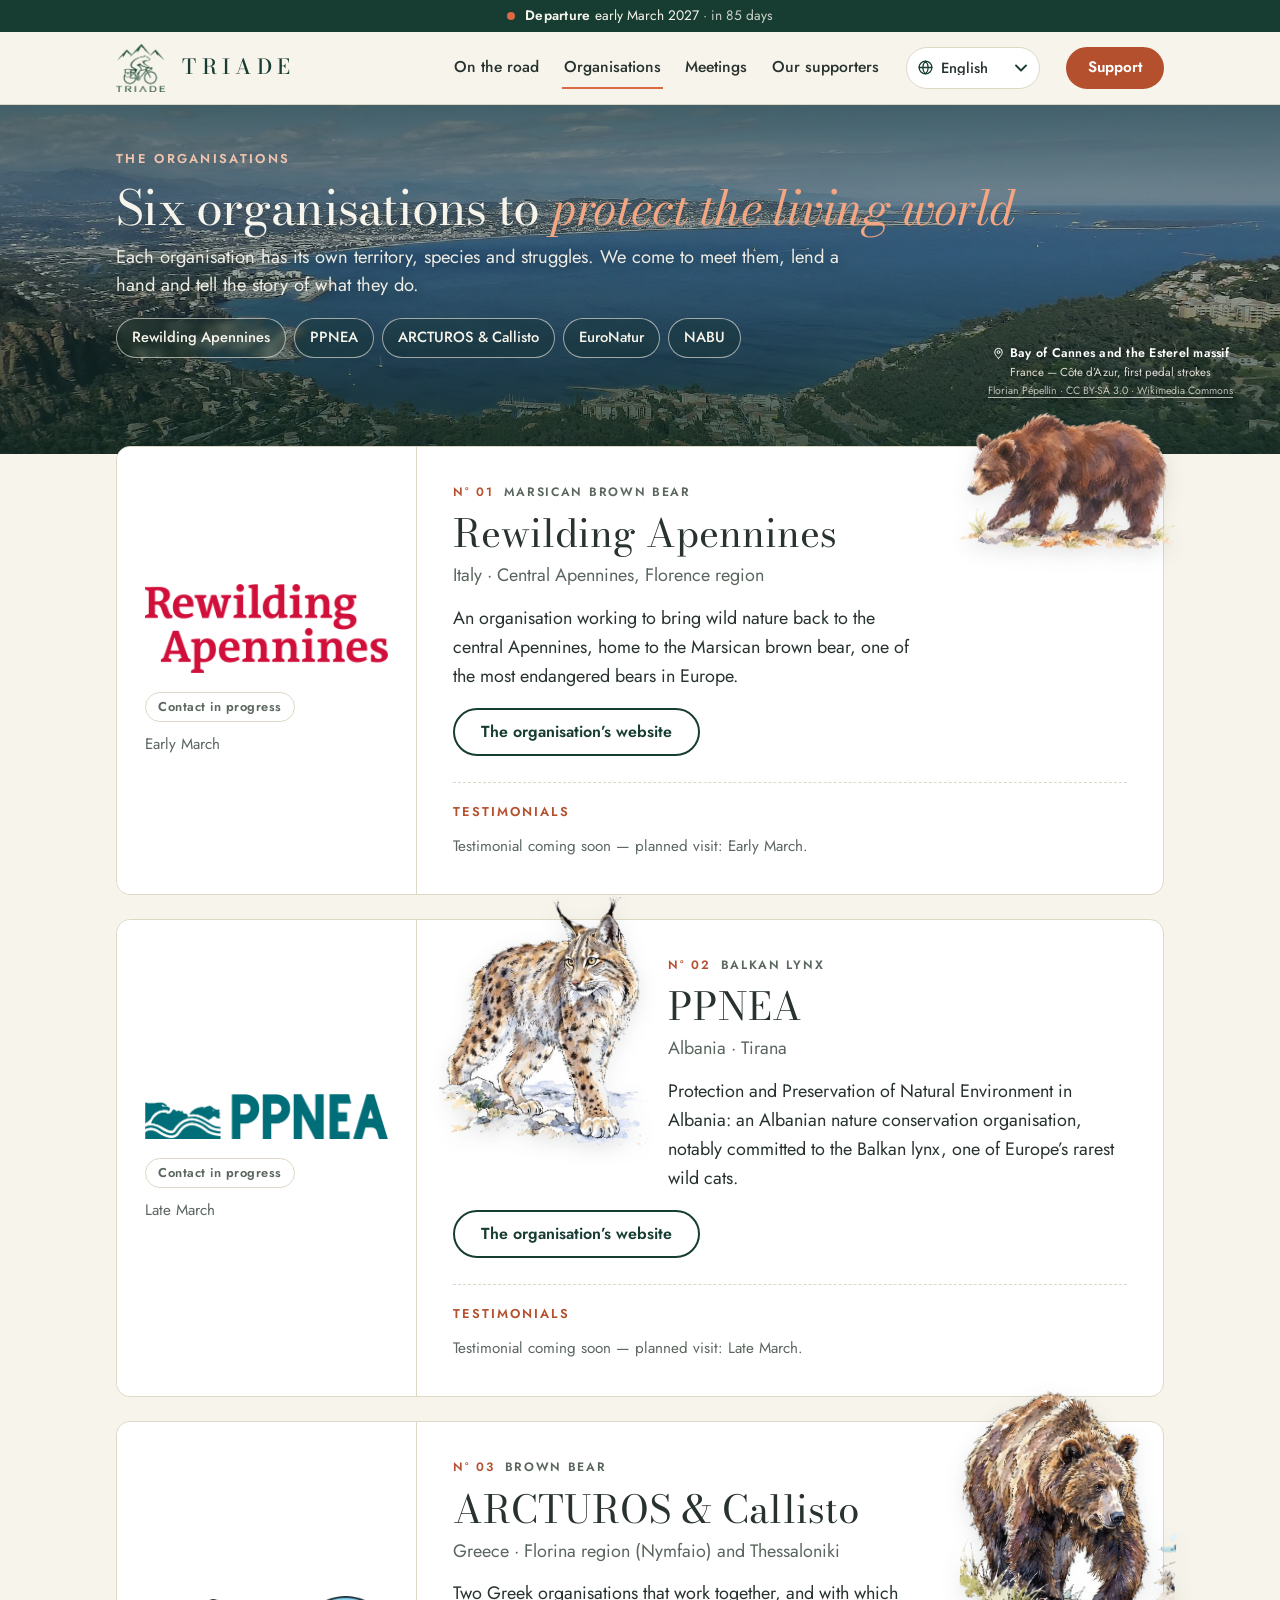
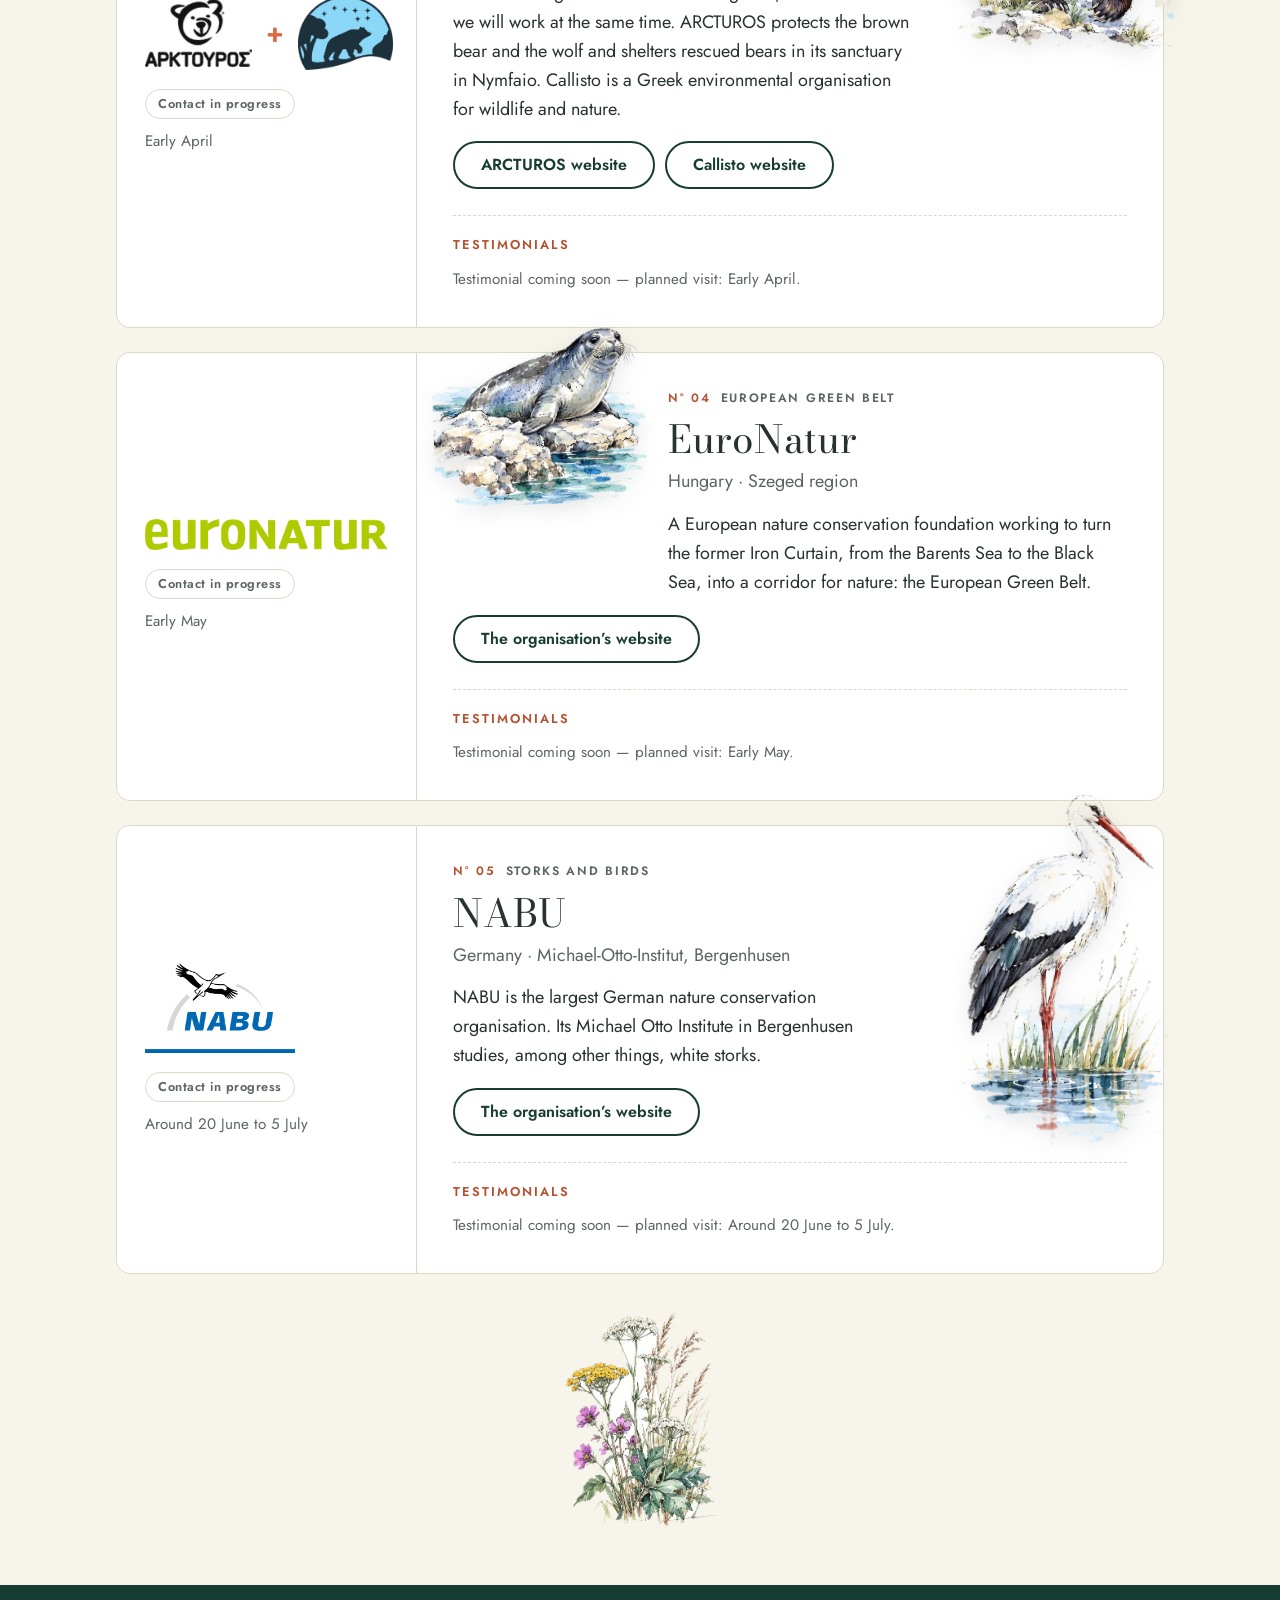
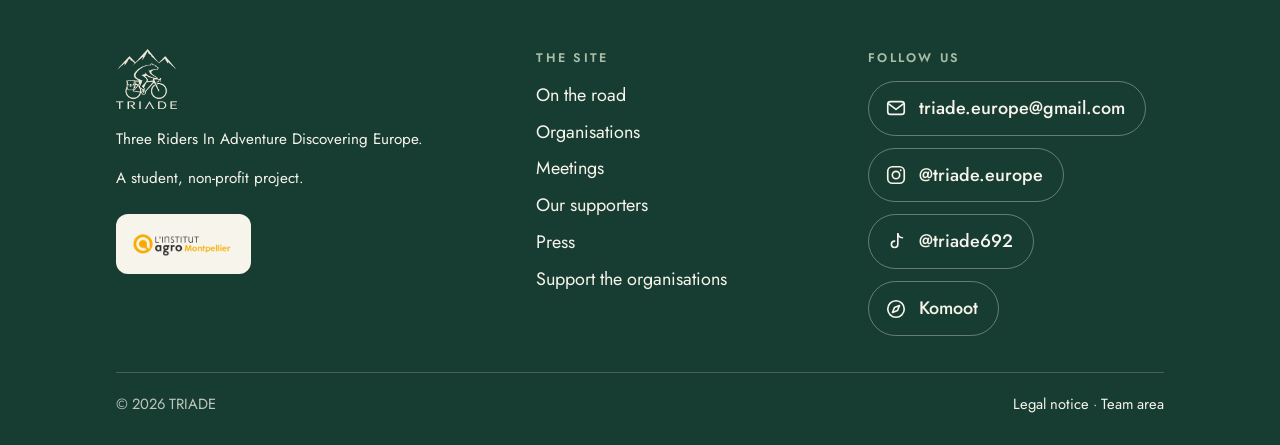
==== associations.html @ 2977365a "Associations : ours marsicain aquarelle, ours brun pour ARCTUROS & Callisto, légende remontée - Nouv" ====
<!doctype html>
<html lang="fr">
<head>
<meta charset="utf-8">
<meta name="viewport" content="width=device-width, initial-scale=1">
<title>Les associations — TRIADE</title>
<meta name="description" content="Rewilding Apennines, PPNEA, ARCTUROS &amp; Callisto, EuroNatur, NABU : les six associations de protection de la nature que TRIADE rencontre à vélo, avec leurs témoignages.">
<meta name="theme-color" content="#F7F4EB">
<link rel="icon" href="assets/img/favicon.png">
<link rel="apple-touch-icon" href="assets/img/apple-touch-icon.png">
<meta property="og:type" content="website">
<meta property="og:site_name" content="TRIADE">
<meta property="og:title" content="Les associations — TRIADE">
<meta property="og:description" content="Six associations pour protéger le vivant, et leurs témoignages.">
<meta property="og:image" content="https://tanguyruel.github.io/triade/assets/img/og-image.jpg">
<meta name="twitter:card" content="summary_large_image">
<link rel="preload" href="assets/fonts/bodoni-moda-latin-wght-normal.woff2" as="font" type="font/woff2" crossorigin>
<link rel="preload" href="assets/fonts/jost-latin-wght-normal.woff2" as="font" type="font/woff2" crossorigin>
<link rel="stylesheet" href="assets/css/style.css?v=20261106k">
<script src="assets/js/langues.js?v=20261106k" defer></script>
<script src="assets/js/site.js?v=20261106k" defer></script>
</head>
<body data-page="associations">
<a class="skip" href="#contenu" data-i18n="skip">Aller au contenu</a>
<noscript><p class="annonce">Ce site a besoin de JavaScript pour afficher son contenu. En attendant, retrouvez-nous sur Instagram&nbsp;: @triade.europe · This site needs JavaScript to display its content. Meanwhile, find us on Instagram: @triade.europe</p></noscript>
<div id="site-header"></div>

<main id="contenu" tabindex="-1" class="page-dessins">
<!--STATIQUE:début--><noscript><h1>Les associations rencontrées</h1><ul><li><strong>Rewilding Apennines</strong> — Ours brun marsicain (Italie, Début mars) : Une association qui œuvre au retour d’une nature sauvage dans les Apennins centraux, où vit l’ours brun marsicain, l’un des ours les plus menacés d’Europe. <a href="https://rewilding-apennines.com">https://rewilding-apennines.com</a></li><li><strong>PPNEA</strong> — Lynx des Balkans (Albanie, Fin mars) : Protection and Preservation of Natural Environment in Albania : une association albanaise de protection de la nature, engagée notamment pour le lynx des Balkans, un des félins les plus rares d’Europe. <a href="https://ppnea.org">https://ppnea.org</a></li><li><strong>ARCTUROS &amp; Callisto</strong> — Ours brun (Grèce, Début avril) : Deux associations grecques qui travaillent ensemble, et avec lesquelles nous travaillerons en même temps. ARCTUROS protège l’ours brun et le loup et accueille des ours secourus dans son refuge de Nymfaio. Callisto est une organisation environnementale grecque pour la faune sauvage et la nature. <a href="https://www.arcturos.gr">https://www.arcturos.gr</a></li><li><strong>EuroNatur</strong> — Ceinture verte européenne (Hongrie, Début mai) : Une fondation européenne de protection de la nature, qui travaille à faire de l’ancien rideau de fer, de la mer de Barents à la mer Noire, un corridor de nature : la Ceinture verte européenne. <a href="https://www.euronatur.org">https://www.euronatur.org</a></li><li><strong>NABU</strong> — Cigognes et oiseaux (Allemagne, Du 20 juin au 5 juillet environ) : Le NABU est la plus grande association allemande de protection de la nature. Son Michael-Otto-Institut, à Bergenhusen, étudie notamment les cigognes blanches. <a href="https://www.nabu.de">https://www.nabu.de</a></li></ul></noscript><!--STATIQUE:fin-->
  <!-- Bandeau de paysages du trajet (content/bandeau.json) ; les fiches commencent dès le bas du bandeau -->
  <section class="bandeau bandeau--page" id="bandeau">
    <div class="wrap">
      <p class="eyebrow" data-i18n="assos_eyebrow">Les associations</p>
      <h1 class="h1" data-i18n="assos_h2">Six associations pour <em>protéger le vivant</em></h1>
      <p class="lede" data-i18n="assoc_lede">Chaque association a son terrain, son espèce, ses combats. Nous venons les rencontrer, donner un coup de main et raconter ce qu’elles font.</p>
      <nav class="acces" id="acces" aria-label="Aller à une association" data-i18n-attr="aria-label:assoc_nav"></nav>
    </div>
  </section>


  <section class="section section--tight remonte">
    <div class="wrap">
      <div id="liste"></div>
      <img class="illu plantes-bas" src="assets/illustrations/vegetation.webp" alt="" width="377" height="536" loading="lazy">
    </div>
  </section>
</main>

<div id="site-footer"></div>
</body>
</html>
---- assets/css/style.css ----
/* ==========================================================================
   TRIADE — feuille de style
   Palette et typographies de l'affiche : crème, vert forêt, terracotta ;
   Bodoni Moda (titres) + Jost (texte), hébergées sur le site (aucun appel à Google).
   Pour changer une couleur de tout le site : modifier les variables ci-dessous.
   ========================================================================== */

@font-face { font-family: 'Jost'; src: url(../fonts/jost-latin-wght-normal.woff2) format('woff2'); font-weight: 100 900; font-style: normal; font-display: swap; }
@font-face { font-family: 'Bodoni Moda'; src: url(../fonts/bodoni-moda-latin-wght-normal.woff2) format('woff2'); font-weight: 400 900; font-style: normal; font-display: swap; }
@font-face { font-family: 'Bodoni Moda'; src: url(../fonts/bodoni-moda-latin-wght-italic.woff2) format('woff2'); font-weight: 400 900; font-style: italic; font-display: swap; }

:root {
  --cream: #F7F4EB;
  --paper: #FFFFFF;
  --ink: #28332F;
  --forest: #173D32;
  --terre: #D96A43;        /* décor, tracés */
  --terre-txt: #B5502E;    /* texte et boutons (contraste suffisant sur le crème) */
  --sage: #A8BDA8;
  --sea: #CFDBCC;
  --line: #DDD8C6;
  --muted: #5B665F;

  --f-display: 'Bodoni Moda', Georgia, 'Times New Roman', serif;
  --f-text: 'Jost', 'Avenir Next', 'Segoe UI', system-ui, sans-serif;

  --wrap: 1120px;
  --gut: clamp(18px, 4vw, 36px);
  --r: 14px;
  color-scheme: light;
}

*, *::before, *::after { box-sizing: border-box; }
html { scroll-behavior: smooth; -webkit-text-size-adjust: 100%; }
@media (prefers-reduced-motion: reduce) { html { scroll-behavior: auto; } * { animation: none !important; transition: none !important; } }
body { margin: 0; background: var(--cream); color: var(--ink); font-family: var(--f-text); font-size: 1.125rem; line-height: 1.6; -webkit-font-smoothing: antialiased; }
img { max-width: 100%; height: auto; display: block; }
a { color: var(--terre-txt); text-underline-offset: 3px; }
a:hover { color: var(--forest); }
h1, h2, h3, h4 { margin: 0; font-weight: 500; line-height: 1.12; }
p { margin: 0 0 1em; }
:focus-visible { outline: 3px solid var(--terre-txt); outline-offset: 3px; border-radius: 4px; }
[hidden] { display: none !important; }

.skip { position: absolute; left: -999px; top: 8px; background: var(--forest); color: var(--cream); padding: 10px 16px; border-radius: 8px; z-index: 100; }
.skip:focus { left: 8px; }

.wrap { max-width: var(--wrap); margin: 0 auto; padding: 0 var(--gut); }
.section { padding: clamp(48px, 8vw, 96px) 0; }
.section--tight { padding: clamp(32px, 5vw, 56px) 0; }
.section--white { background: var(--paper); border-block: 1px solid var(--line); }
.section--forest { background: var(--forest); color: var(--cream); }
.section--forest a { color: var(--cream); }

/* --- Typographie ------------------------------------------------------- */
.eyebrow { font-size: .8rem; font-weight: 600; letter-spacing: .18em; text-transform: uppercase; color: var(--terre-txt); margin: 0 0 14px; }
.section--forest .eyebrow { color: var(--sage); }
.display { font-family: var(--f-display); font-weight: 500; letter-spacing: -.01em; }
.h1 { font-family: var(--f-display); font-size: clamp(2.5rem, 6.4vw, 4.9rem); line-height: 1.03; letter-spacing: -.015em; }
.h2 { font-family: var(--f-display); font-size: clamp(2rem, 4.4vw, 3.1rem); letter-spacing: -.01em; }
.h3 { font-family: var(--f-display); font-size: 1.55rem; }
.h1 em, .h2 em { font-style: italic; color: var(--terre-txt); }
.section--forest .h2 em { color: var(--terre); }
.lede { font-size: clamp(1.15rem, 2vw, 1.35rem); line-height: 1.55; color: var(--ink); max-width: 38em; }
.muted { color: var(--muted); }
.small { font-size: .95rem; }
.head { max-width: 46rem; margin-bottom: clamp(28px, 4vw, 48px); }
.head .lede { margin-top: 18px; }

/* --- Boutons ----------------------------------------------------------- */
.btn { display: inline-flex; align-items: center; justify-content: center; gap: 10px; min-height: 48px; padding: 0 26px; border-radius: 999px; background: var(--terre-txt); color: #fff; font: 600 1rem/1 var(--f-text); text-decoration: none; border: 2px solid var(--terre-txt); cursor: pointer; transition: background .15s, color .15s, border-color .15s; }
.btn:hover { background: var(--forest); border-color: var(--forest); color: #fff; }
.btn--ghost { background: transparent; color: var(--forest); border-color: var(--forest); }
.btn--ghost:hover { background: var(--forest); color: var(--cream); }
.section--forest .btn { background: var(--terre); border-color: var(--terre); color: var(--forest); }
.section--forest .btn:hover { background: var(--cream); border-color: var(--cream); color: var(--forest); }
.section--forest .btn--ghost { background: transparent; color: var(--cream); border-color: var(--cream); }
.section--forest .btn--ghost:hover { background: var(--cream); color: var(--forest); }
.row { display: flex; flex-wrap: wrap; gap: 12px; align-items: center; }

/* --- Bandeau d'annonce + en-tête --------------------------------------- */
.annonce { background: var(--forest); color: var(--cream); text-align: center; padding: 10px var(--gut); font-size: .98rem; }
.annonce a { color: var(--cream); }
.site-header { position: sticky; top: 0; z-index: 50; background: rgba(247, 244, 235, .94); backdrop-filter: blur(8px); border-bottom: 1px solid var(--line); }
.site-header .wrap { display: flex; align-items: center; justify-content: space-between; min-height: 72px; gap: 20px; }
.brand { display: flex; align-items: center; gap: 12px; text-decoration: none; color: var(--forest); }
.brand img { height: 48px; width: auto; }
.nav { display: flex; align-items: center; gap: clamp(14px, 2.2vw, 30px); }
.nav a { color: var(--ink); text-decoration: none; font-weight: 500; font-size: 1.02rem; padding: 8px 2px; border-bottom: 2px solid transparent; }
.nav a:hover { color: var(--terre-txt); }
.nav a[aria-current="page"] { border-bottom-color: var(--terre); }
.burger { display: none; width: 48px; height: 48px; border: 1px solid var(--line); border-radius: 12px; background: var(--paper); cursor: pointer; padding: 0; color: var(--forest); }
.burger svg { margin: auto; display: block; }
@media (max-width: 1180px) {
  .burger { display: block; }
  .nav { position: absolute; left: 0; right: 0; top: 100%; background: var(--cream); border-bottom: 1px solid var(--line); flex-direction: column; align-items: stretch; gap: 0; padding: 8px var(--gut) 20px; display: none; }
  .nav.open { display: flex; }
  .nav a { padding: 14px 2px; border-bottom: 1px solid var(--line); font-size: 1.15rem; }
}

/* --- Hero -------------------------------------------------------------- */
.hero { padding: clamp(36px, 7vw, 88px) 0 clamp(28px, 5vw, 56px); overflow: hidden; }
.hero .wrap { display: grid; grid-template-columns: 1.15fr .85fr; gap: clamp(20px, 4vw, 56px); align-items: center; }
.hero h1 { margin-bottom: 24px; }
.hero .lede { margin-bottom: 30px; }
.hero-art { position: relative; }
.hero-art img { width: 100%; max-width: 520px; margin-left: auto; }
.chip { display: inline-flex; align-items: center; gap: 10px; padding: 8px 16px 8px 12px; border: 1px solid var(--line); border-radius: 999px; background: var(--paper); font-size: .98rem; margin-bottom: 26px; }
.chip i { width: 10px; height: 10px; border-radius: 50%; background: var(--terre); box-shadow: 0 0 0 5px rgba(217, 106, 67, .18); }
@media (max-width: 860px) {
  .hero .wrap { grid-template-columns: 1fr; }
  .hero-art { order: -1; }
  .hero-art img { max-width: 300px; margin: 0 auto; }
}

/* --- Chiffres ---------------------------------------------------------- */
.stripe { background: var(--paper); border-block: 1px solid var(--line); }
.figures { display: grid; grid-template-columns: repeat(4, 1fr); }
.fig { padding: clamp(20px, 3vw, 34px) 20px; border-right: 1px solid var(--line); }
.fig:first-child { padding-left: 0; }
.fig:last-child { border-right: 0; }
.fig b { display: block; font: 500 clamp(2.4rem, 5vw, 3.6rem)/1 var(--f-display); color: var(--forest); }
.fig span { display: block; margin-top: 8px; font-size: .78rem; font-weight: 600; letter-spacing: .16em; text-transform: uppercase; color: var(--muted); }
@media (max-width: 760px) {
  .figures { grid-template-columns: 1fr 1fr; }
  .fig:nth-child(2) { border-right: 0; }
  .fig:nth-child(-n+2) { border-bottom: 1px solid var(--line); }
}

/* --- Trois piliers ----------------------------------------------------- */
.pillars { display: grid; grid-template-columns: repeat(3, 1fr); gap: 20px; }
.pillar { background: var(--paper); border: 1px solid var(--line); border-radius: var(--r); padding: 28px; }
.pillar .num { font: 500 2.6rem/1 var(--f-display); color: var(--terre); margin-bottom: 14px; }
.pillar h3 { font-family: var(--f-display); font-size: 1.5rem; margin-bottom: 10px; }
.pillar p { margin: 0; color: var(--muted); font-size: 1.05rem; }
@media (max-width: 820px) { .pillars { grid-template-columns: 1fr; } }

/* --- Carte de l'itinéraire -------------------------------------------- */
.map { border-radius: var(--r); overflow: hidden; border: 1px solid var(--line); background: var(--sea); }
.map img { width: 100%; }
.split { display: grid; grid-template-columns: 1fr 1.2fr; gap: clamp(24px, 5vw, 64px); align-items: center; }
@media (max-width: 860px) { .split { grid-template-columns: 1fr; } }
.next { margin-top: 22px; padding: 18px 20px; border-left: 4px solid var(--terre); background: var(--paper); border-radius: 0 var(--r) var(--r) 0; }
.next small { display: block; font-size: .75rem; font-weight: 600; letter-spacing: .16em; text-transform: uppercase; color: var(--muted); }
.next b { font: 500 1.5rem/1.2 var(--f-display); }

/* --- Frise des étapes -------------------------------------------------- */
.steps { list-style: none; margin: 0; padding: 0; position: relative; }
.steps::before { content: ""; position: absolute; left: 11px; top: 8px; bottom: 8px; width: 2px; background: var(--line); }
.step { position: relative; display: grid; grid-template-columns: 1fr auto; gap: 4px 18px; padding: 12px 0 12px 44px; }
.step::before { content: ""; position: absolute; left: 4px; top: 21px; width: 16px; height: 16px; border-radius: 50%; background: var(--cream); border: 2px solid var(--sage); }
.step.is-asso::before { border-color: var(--forest); background: var(--forest); }
.step.is-done::before { background: var(--terre); border-color: var(--terre); }
.step.is-current::before { box-shadow: 0 0 0 6px rgba(217, 106, 67, .25); background: var(--terre); border-color: var(--terre); }
.step b { font-weight: 600; font-size: 1.12rem; }
.step .d { color: var(--muted); font-size: 1rem; grid-column: 1; }
.step .w { text-align: right; font-size: .95rem; color: var(--muted); grid-column: 2; grid-row: 1; }
.step .k { text-align: right; font-size: .85rem; color: var(--muted); grid-column: 2; grid-row: 2; }
.step.is-done b { color: var(--muted); }
.badge-asso { display: inline-block; margin-left: 8px; padding: 2px 10px; border-radius: 999px; background: var(--forest); color: var(--cream); font-size: .7rem; font-weight: 600; letter-spacing: .1em; text-transform: uppercase; vertical-align: 2px; }

/* --- Cartes (assos, interviews, équipe) -------------------------------- */
.grid { display: grid; gap: 20px; }
.grid--3 { grid-template-columns: repeat(3, 1fr); }
.grid--2 { grid-template-columns: repeat(2, 1fr); }
@media (max-width: 900px) { .grid--3 { grid-template-columns: repeat(2, 1fr); } }
@media (max-width: 620px) { .grid--3, .grid--2 { grid-template-columns: 1fr; } }
.card { background: var(--paper); border: 1px solid var(--line); border-radius: var(--r); overflow: hidden; }
.card-body { padding: 24px; }
.logo-tile { display: flex; align-items: center; justify-content: center; height: 118px; padding: 20px 28px; background: var(--paper); border-bottom: 1px solid var(--line); }
.logo-tile img { max-height: 100%; max-width: 78%; width: auto; object-fit: contain; }
.card h3 { font-family: var(--f-display); font-size: 1.55rem; margin-bottom: 4px; }
.card .meta { color: var(--muted); font-size: .98rem; margin-bottom: 12px; }
.statut { display: inline-block; padding: 4px 12px; border-radius: 999px; border: 1px solid var(--line); font-size: .8rem; font-weight: 600; letter-spacing: .04em; color: var(--muted); }
.statut[data-s="Rencontre confirmée"] { background: var(--sea); border-color: var(--sea); color: var(--forest); }
.statut[data-s="Rencontre réalisée"] { background: var(--forest); border-color: var(--forest); color: var(--cream); }

.asso { display: grid; grid-template-columns: 300px 1fr; background: var(--paper); border: 1px solid var(--line); border-radius: var(--r); overflow: hidden; scroll-margin-top: 96px; }
.asso + .asso { margin-top: 24px; }
.asso-side { background: var(--paper); border-right: 1px solid var(--line); padding: 28px; display: flex; flex-direction: column; justify-content: center; gap: 18px; }
.asso-side img { max-height: 90px; width: auto; max-width: 100%; object-fit: contain; object-position: left; }
.asso-main { padding: clamp(22px, 3vw, 36px); }
.asso-main h2 { font-family: var(--f-display); font-size: clamp(1.8rem, 3.4vw, 2.4rem); margin-bottom: 6px; }
.asso-main .meta { color: var(--muted); margin-bottom: 14px; }
.asso-main .links { margin: 18px 0 0; display: flex; gap: 10px; flex-wrap: wrap; }
.asso-interviews { margin-top: 26px; padding-top: 22px; border-top: 1px dashed var(--line); }
.asso-interviews h3 { font-size: .8rem; letter-spacing: .16em; text-transform: uppercase; font-family: var(--f-text); font-weight: 600; color: var(--terre-txt); margin-bottom: 14px; }
@media (max-width: 820px) { .asso { grid-template-columns: 1fr; } .asso-side { border-right: 0; border-bottom: 1px solid var(--line); flex-direction: row; align-items: center; justify-content: space-between; flex-wrap: wrap; } }

.link-arrow { display: inline-flex; align-items: center; gap: 8px; font-weight: 600; text-decoration: none; }
.link-arrow:hover { text-decoration: underline; }

/* --- Interviews -------------------------------------------------------- */
.filters { display: flex; flex-wrap: wrap; gap: 8px; margin-bottom: 28px; }
.filters button { font: 500 .98rem var(--f-text); padding: 9px 18px; border-radius: 999px; border: 1px solid var(--line); background: var(--paper); color: var(--ink); cursor: pointer; min-height: 44px; }
.filters button[aria-pressed="true"] { background: var(--forest); color: var(--cream); border-color: var(--forest); }
.interview { background: var(--paper); border: 1px solid var(--line); border-radius: var(--r); overflow: hidden; display: flex; flex-direction: column; }
.interview .ph { aspect-ratio: 3 / 2; object-fit: cover; width: 100%; background: var(--sea); }
.interview-body { padding: 24px; display: flex; flex-direction: column; gap: 14px; flex: 1; }
.interview blockquote { margin: 0; font: 500 1.4rem/1.3 var(--f-display); color: var(--forest); }
.interview blockquote::before { content: "« "; color: var(--terre); }
.interview blockquote::after { content: " »"; color: var(--terre); }
.who { font-size: 1rem; }
.who b { font-weight: 600; }
.who span { color: var(--muted); }
.tag { display: inline-block; font-size: .75rem; font-weight: 600; letter-spacing: .12em; text-transform: uppercase; color: var(--terre-txt); }
details.texte summary { cursor: pointer; font-weight: 600; color: var(--terre-txt); min-height: 44px; display: flex; align-items: center; }
details.texte .prose { margin-top: 8px; }
.video { position: relative; aspect-ratio: 16 / 9; background: var(--forest); border-radius: 10px; overflow: hidden; }
.video iframe { position: absolute; inset: 0; width: 100%; height: 100%; border: 0; }
.video button { position: absolute; inset: 0; width: 100%; border: 0; background: var(--forest); color: var(--cream); font: 600 1.05rem var(--f-text); cursor: pointer; display: flex; align-items: center; justify-content: center; gap: 12px; }
.video button:hover { background: #0f2c24; }

.prose { max-width: 40em; }
.prose h3, .prose h4 { font-family: var(--f-display); margin: 1.4em 0 .5em; font-size: 1.4rem; }
.prose ul { padding-left: 1.2em; margin: 0 0 1em; }
.prose blockquote { margin: 1.2em 0; padding-left: 18px; border-left: 3px solid var(--terre); font-family: var(--f-display); font-size: 1.25rem; color: var(--forest); }

/* --- Carnet ------------------------------------------------------------ */
.entry { padding: clamp(28px, 4vw, 48px) 0; border-top: 1px solid var(--line); display: grid; grid-template-columns: 200px 1fr; gap: clamp(18px, 4vw, 48px); scroll-margin-top: 96px; }
.entry:first-child { border-top: 0; padding-top: 0; }
.entry-meta { position: sticky; top: 96px; align-self: start; }
.entry-meta .day { font: 500 3.2rem/1 var(--f-display); color: var(--terre); }
.entry-meta .day small { display: block; font: 600 .75rem var(--f-text); letter-spacing: .16em; text-transform: uppercase; color: var(--muted); margin-bottom: 6px; }
.entry-meta .where { margin-top: 12px; font-weight: 600; }
.entry-meta .when { color: var(--muted); font-size: .98rem; }
.entry h2 { font-family: var(--f-display); font-size: clamp(1.8rem, 3.6vw, 2.6rem); margin-bottom: 16px; }
.gallery { display: grid; grid-template-columns: repeat(auto-fill, minmax(190px, 1fr)); gap: 8px; margin-top: 22px; }
.gallery button { padding: 0; border: 0; background: var(--sea); cursor: zoom-in; aspect-ratio: 4 / 3; overflow: hidden; border-radius: 8px; }
.gallery img { width: 100%; height: 100%; object-fit: cover; transition: transform .3s; }
.gallery button:hover img { transform: scale(1.04); }
.gallery.n1 { grid-template-columns: 1fr; } .gallery.n1 button { aspect-ratio: 3 / 2; }
.gallery.n2 { grid-template-columns: 1fr 1fr; }
@media (max-width: 760px) { .entry { grid-template-columns: 1fr; gap: 12px; } .entry-meta { position: static; display: flex; gap: 18px; align-items: baseline; flex-wrap: wrap; } .entry-meta .day { font-size: 2.2rem; } .entry-meta .day small { display: inline; margin-right: 8px; } .entry-meta .where { margin-top: 0; } }

dialog.lightbox { border: 0; padding: 0; background: transparent; max-width: 100vw; max-height: 100vh; width: 100vw; height: 100vh; color: #fff; }
dialog.lightbox::backdrop { background: rgba(10, 20, 16, .94); }
.lightbox .frame { height: 100%; display: flex; flex-direction: column; align-items: center; justify-content: center; padding: 56px 64px 24px; }
.lightbox img { max-width: 100%; max-height: calc(100vh - 150px); object-fit: contain; }
.lightbox p { margin: 14px 0 0; text-align: center; max-width: 46em; }
.lightbox .lb-btn { position: absolute; width: 48px; height: 48px; border-radius: 50%; border: 1px solid rgba(255,255,255,.4); background: rgba(0,0,0,.35); color: #fff; font-size: 1.5rem; cursor: pointer; display: flex; align-items: center; justify-content: center; }
.lightbox .lb-close { top: 14px; right: 14px; } .lightbox .lb-prev { left: 12px; top: 50%; } .lightbox .lb-next { right: 12px; top: 50%; }
@media (max-width: 600px) { .lightbox .frame { padding: 60px 8px 20px; } .lightbox .lb-prev, .lightbox .lb-next { top: auto; bottom: 14px; } }

/* --- Cagnotte ---------------------------------------------------------- */
.pot { background: var(--paper); border: 1px solid var(--line); border-radius: var(--r); padding: clamp(24px, 4vw, 40px); }
.meter { height: 14px; border-radius: 999px; background: var(--sea); overflow: hidden; margin: 18px 0 10px; }
.meter i { display: block; height: 100%; background: var(--terre); border-radius: 999px; }
.pot-amount { font: 500 clamp(2.4rem, 6vw, 3.6rem)/1 var(--f-display); color: var(--forest); }
.embed { width: 100%; min-height: 560px; border: 0; border-radius: 10px; }

/* --- Équipe ------------------------------------------------------------ */
.member { text-align: center; }
.member img { width: 100%; max-width: 280px; aspect-ratio: 1; object-fit: cover; border-radius: 50%; margin: 0 auto 18px; background: var(--sea); border: 1px solid var(--line); }
.member h3 { font-family: var(--f-display); font-size: 1.7rem; }
.member .role { color: var(--terre-txt); font-weight: 600; font-size: .95rem; margin-top: 2px; }
.member p { color: var(--muted); margin-top: 10px; font-size: 1.02rem; }

.socials { display: flex; flex-wrap: wrap; gap: 12px; }
.social { display: inline-flex; align-items: center; gap: 12px; padding: 12px 20px 12px 16px; min-height: 48px; border: 1px solid var(--line); border-radius: 999px; background: var(--paper); color: var(--ink); text-decoration: none; font-weight: 500; }
.social:hover { border-color: var(--forest); color: var(--forest); }
.social svg { width: 22px; height: 22px; flex: none; }
.section--forest .social { background: transparent; border-color: rgba(247, 244, 235, .35); color: var(--cream); }
.section--forest .social:hover { border-color: var(--cream); background: rgba(247, 244, 235, .08); color: var(--cream); }

/* --- États vides et messages ------------------------------------------ */
.empty { padding: clamp(28px, 5vw, 48px); border: 2px dashed var(--line); border-radius: var(--r); text-align: center; color: var(--muted); background: rgba(255,255,255,.5); }
.empty b { display: block; font: 500 1.5rem/1.2 var(--f-display); color: var(--forest); margin-bottom: 8px; }
.error { padding: 24px; border-radius: var(--r); background: #fff3ee; border: 1px solid var(--terre); }

/* --- Pied de page ------------------------------------------------------ */
.site-footer { background: var(--forest); color: var(--cream); padding: clamp(40px, 6vw, 64px) 0 28px; }
.site-footer .cols { display: grid; grid-template-columns: 1.3fr 1fr 1fr; gap: 36px; }
.site-footer img { height: 60px; width: auto; margin-bottom: 18px; }
.site-footer h2 { font: 600 .78rem var(--f-text); letter-spacing: .18em; text-transform: uppercase; color: var(--sage); margin-bottom: 14px; }
.site-footer ul { list-style: none; margin: 0; padding: 0; display: grid; gap: 8px; }
.site-footer a { color: var(--cream); text-decoration: none; }
.site-footer a:hover { text-decoration: underline; color: var(--cream); }
.site-footer .legal { margin-top: 36px; padding-top: 20px; border-top: 1px solid rgba(247, 244, 235, .2); display: flex; flex-wrap: wrap; gap: 8px 24px; justify-content: space-between; font-size: .92rem; color: rgba(247, 244, 235, .75); }
@media (max-width: 760px) { .site-footer .cols { grid-template-columns: 1fr; } }

@media print { .site-header, .site-footer, .burger, .skip { display: none; } body { background: #fff; } }

/* --- Ajouts : marque, fiches « spécimen » (style Trinket), cartes d'actualité ---------- */
.brand-name { font: 500 1.3rem/1 var(--f-display); letter-spacing: .26em; padding-left: .26em; color: var(--forest); }
@media (max-width: 420px) { .brand-name { font-size: 1.1rem; letter-spacing: .2em; } }
.spec { display: flex; gap: 10px; align-items: baseline; font-size: .76rem; font-weight: 600; letter-spacing: .14em; text-transform: uppercase; color: var(--muted); margin-bottom: 10px; }
.spec span { color: var(--terre-txt); }
.news, .assoc-mini { display: block; text-decoration: none; color: inherit; transition: border-color .15s, transform .15s; }
.news:hover, .assoc-mini:hover { border-color: var(--forest); transform: translateY(-2px); }
.news .ph { aspect-ratio: 3 / 2; object-fit: cover; width: 100%; background: var(--sea); }
.news h3 { margin-top: 6px; }
.assoc-mini h3 { font-size: 1.35rem; }
.assoc-mini .card-body { padding: 18px 20px 20px; }
.pillar h3 { color: var(--forest); }
.cta-band { text-align: center; }
.cta-band .head { margin-inline: auto; }
.cta-band .row { justify-content: center; }
.more { margin-top: 28px; }
.map-caption { margin-top: 10px; color: var(--muted); font-size: .92rem; }
.notice { color: var(--muted); font-size: .95rem; margin-top: 18px; }
.h1 em, .h2 em { white-space: nowrap; }
@media (max-width: 480px) { .h2 em { white-space: normal; } }
/* Les icônes prennent la taille du texte (sans cette règle, un SVG remplit tout son conteneur) */
.btn svg, .link-arrow svg, .video button svg { width: 1.3em; height: 1.3em; flex: none; }
.video button svg { width: 2.2em; height: 2.2em; }

/* --- Bandeau « position en direct » et barre d'en-tête ---------------------------------- */
.livebar { display: flex; align-items: center; justify-content: center; gap: 10px; background: var(--forest); color: var(--cream); font-size: .86rem; line-height: 1.3; padding: 7px var(--gut); text-align: center; text-decoration: none; }
.livebar:hover { color: var(--cream); background: #0f2c24; }
.livebar b { font-weight: 600; letter-spacing: .02em; }
.livebar .maj { opacity: .8; }
.livebar .dot { flex: none; width: 8px; height: 8px; border-radius: 50%; background: var(--terre); animation: pulse 2.2s infinite; }
@keyframes pulse { 0% { box-shadow: 0 0 0 0 rgba(217, 106, 67, .7); } 70% { box-shadow: 0 0 0 7px rgba(217, 106, 67, 0); } 100% { box-shadow: 0 0 0 0 rgba(217, 106, 67, 0); } }
.bar-right { display: flex; align-items: center; gap: clamp(12px, 2vw, 26px); }
.btn--nav { min-height: 42px; padding: 0 20px; font-size: .95rem; color: #fff; }
.btn--nav:hover { color: #fff; }

/* --- Titres : serif éditorial léger ----------------------------------------------------------- */
.h1, .h2, .h3, .asso-main h2, .card h3, .pillar h3, .member h3, .story-title, .entry h2 { font-weight: 400; }

/* --- Chiffres avec objectif ------------------------------------------------------------------- */
.fig b small { font-size: .45em; color: var(--muted); font-weight: 400; }
.meter.sm { height: 6px; margin: 12px 0 0; max-width: 160px; }

/* --- Journal : cartes, « À la une », article -------------------------------------------------- */
.pill { display: inline-block; padding: 3px 11px; border-radius: 999px; background: var(--sea); color: var(--forest); font-size: .76rem; font-weight: 600; letter-spacing: .04em; }
.jcard { display: flex; flex-direction: column; text-decoration: none; color: inherit; transition: border-color .15s; }
.jcard:hover { border-color: var(--forest); }
.jcard .ph { aspect-ratio: 3 / 2; object-fit: cover; width: 100%; background: var(--sea); }
.ph--empty { display: flex; align-items: center; justify-content: center; color: var(--forest); background: var(--sea); }
.ph--empty svg { width: 40px; height: 40px; opacity: .5; }
.jcard .card-body { display: flex; flex-direction: column; flex: 1; }
.jcard h3 { margin: 6px 0 8px; font-size: 1.45rem; }
.jcard .extrait { color: var(--muted); font-size: 1rem; margin: 0 0 16px; }
.jmeta { display: flex; flex-wrap: wrap; gap: 8px 12px; align-items: center; margin-top: auto; font-size: .88rem; color: var(--muted); }
.jmeta .by { font-weight: 600; color: var(--ink); }
.tag svg { width: 15px; height: 15px; vertical-align: -2px; margin-right: 5px; }

.feature { position: relative; display: block; border-radius: var(--r); overflow: hidden; aspect-ratio: 16 / 7; min-height: 280px; background: var(--forest); color: #fff; text-decoration: none; }
.feature img { position: absolute; inset: 0; width: 100%; height: 100%; object-fit: cover; }
.feature::after { content: ""; position: absolute; inset: 0; background: linear-gradient(to top, rgba(10, 20, 16, .8), rgba(10, 20, 16, .05) 65%); }
.feature-text { position: absolute; left: 0; right: 0; bottom: 0; z-index: 1; padding: clamp(18px, 3vw, 38px); max-width: 48rem; }
.feature .tag { color: #fff; }
.feature h3 { font: 400 clamp(1.9rem, 4vw, 3.1rem)/1.06 var(--f-display); margin: 10px 0; }
.feature .by { font-size: .95rem; opacity: .92; }
.feature:hover { color: #fff; }
@media (max-width: 700px) { .feature { aspect-ratio: 4 / 5; } }

.story { max-width: 46rem; margin-inline: auto; }
.story .back { margin-bottom: 26px; }
.story .back svg { width: 1.2em; height: 1.2em; }
.story-head { margin-bottom: 24px; }
.story-title { font-size: clamp(2.2rem, 5vw, 3.6rem); margin: 14px 0; }
.story-cover { margin: 0 0 30px; }
.story-cover img { width: 100%; max-height: 70vh; object-fit: cover; border-radius: var(--r); }

/* --- Soutiens, presse -------------------------------------------------------------------------- */
.soutien .card-body p { color: var(--muted); font-size: 1.02rem; }
.revue { list-style: none; margin: 0; padding: 0; }
.revue li { padding: 18px 0; border-top: 1px solid var(--line); display: grid; gap: 4px; font: 400 1.35rem/1.3 var(--f-display); }
.revue li:last-child { border-bottom: 1px solid var(--line); }

/* --- Apparition douce (désactivée si « réduire les animations ») ----------------------------- */
.js-reveal .rv { opacity: 0; transform: translateY(16px); transition: opacity .6s ease, transform .6s ease; }
.js-reveal .rv.in { opacity: 1; transform: none; }

/* --- Corrections de mise en page (menu, chiffres, pied de page) -------------------------- */
.nav a { white-space: nowrap; font-size: .98rem; }
.nav { gap: clamp(12px, 1.6vw, 24px); }
.fig b { white-space: nowrap; font-size: clamp(2.1rem, 3.8vw, 3.2rem); }
.site-footer .social { background: transparent; border-color: rgba(247, 244, 235, .35); color: var(--cream); }
.site-footer .social:hover { border-color: var(--cream); background: rgba(247, 244, 235, .08); color: var(--cream); }

/* --- Logo de l'Institut Agro (école des trois étudiants) -------------------------------------- */
.school { margin: 22px 0 0; }
.school a { display: inline-block; }
.school img { height: 66px; width: auto; }
.site-footer .school-chip { display: inline-block; margin-top: 8px; padding: 10px 16px; border-radius: 12px; background: var(--cream); }
.site-footer .school-chip img { height: 40px; width: auto; margin: 0; display: block; }

/* --- Pictos des trois piliers et dessins d'animaux dans les marges ------------------------ */
.pillar .picto { width: 48px; height: 48px; margin-bottom: 14px; }
.brand { gap: 12px; }
.brand-name { font: 500 1.3rem/1 var(--f-display); letter-spacing: .26em; color: var(--forest); }
body { position: relative; }
.deco { display: none; position: absolute; width: 190px; opacity: .5; pointer-events: none; z-index: 0; }
@media (min-width: 1480px) {
  .deco { display: block; }
  .deco--l { left: calc(50% - 560px - 230px); }
  .deco--r { left: calc(50% + 560px + 40px); }
}

/* ==========================================================================
   Carnet naturaliste (29 oct.) : bandeau de paysages, grand TRIADE, dessins à l'encre et à l'aquarelle
   Les dessins sont des PNG/WebP transparents (assets/illustrations/), posés sans cadre.
   ========================================================================== */
.vh { position: absolute; width: 1px; height: 1px; overflow: hidden; clip: rect(0 0 0 0); white-space: nowrap; }

/* --- Bandeau : paysages qui glissent d'une photo à la suivante (content/bandeau.json) --- */
.bandeau { position: relative; overflow: hidden; isolation: isolate; color: var(--cream); background: var(--forest); }
.bandeau-track { position: absolute; inset: 0; display: flex; will-change: transform; z-index: -2; }
.bandeau-track.glisse { transition: transform 1.5s cubic-bezier(.65, 0, .25, 1); }
.bandeau-slide { flex: 0 0 100%; height: 100%; }
.bandeau-slide img { width: 100%; height: 100%; object-fit: cover; }
.bandeau::before { content: ''; position: absolute; inset: 0; z-index: -1; background: linear-gradient(180deg, rgba(14, 40, 31, .62) 0%, rgba(14, 40, 31, .34) 42%, rgba(14, 40, 31, .78) 100%); }
.bandeau--vide { background: var(--cream); color: var(--ink); }   /* sans photo : fond crème et dessins */
.bandeau--vide::before { display: none; }
/* Légende de la photo : à droite de l'image, petite, centrée (lieu = lien Google Maps, puis étape, puis crédit) */
.bandeau-legende { position: absolute; z-index: 2; left: auto; right: clamp(12px, 2vw, 34px); bottom: 14px; margin: 0; width: min(70%, 18rem); display: flex; flex-direction: column; align-items: center; gap: 3px; text-align: center; font-size: .72rem; line-height: 1.35; color: rgba(247, 244, 235, .92); text-shadow: 0 1px 6px rgba(0, 0, 0, .55); }
.bandeau-legende .lieu { display: inline-flex; align-items: center; justify-content: center; gap: 5px; font-weight: 600; font-size: .78rem; letter-spacing: .02em; color: #fff; text-decoration: none; }
.bandeau-legende a.lieu:hover { text-decoration: underline; text-underline-offset: 3px; color: #fff; }
.bandeau-legende .lieu svg { width: 13px; height: 13px; flex: none; }
.bandeau-legende .etape { opacity: .95; }
.bandeau-legende .credit { font-size: .66rem; opacity: .8; }
.bandeau-legende a { color: inherit; }

/* --- Accueil : grand TRIADE et explication du sigle --- */
.hero--bandeau { padding: 0; min-height: clamp(560px, 86vh, 780px); display: flex; align-items: center; text-align: center; }
.hero--bandeau > .wrap { display: block; width: 100%; padding-top: clamp(40px, 7vw, 80px); padding-bottom: clamp(70px, 9vw, 110px); }
.hero--bandeau .eyebrow { color: #F1C4AE; margin-bottom: clamp(10px, 2vw, 22px); }
.triade-sigle { display: inline-grid; grid-template-columns: repeat(6, auto); column-gap: clamp(14px, 3.4vw, 46px); align-items: start; margin: 0 auto; }
.triade-sigle > span { display: flex; flex-direction: column; align-items: center; }
.triade-sigle i { font: 400 clamp(3.6rem, 13.5vw, 10.5rem)/.95 var(--f-display); font-style: normal; letter-spacing: -.01em; color: var(--cream); text-shadow: 0 2px 30px rgba(0, 0, 0, .35); }
.triade-sigle small { margin-top: clamp(8px, 1.4vw, 14px); padding-top: clamp(8px, 1.2vw, 12px); border-top: 1.5px solid var(--terre); font: 500 clamp(.62rem, 1.15vw, .95rem)/1 var(--f-text); letter-spacing: .22em; text-transform: uppercase; color: var(--cream); white-space: nowrap; }
.triade-sigle small b { color: #F4A582; font-weight: 700; }
.hero--bandeau h1 { font-family: var(--f-display); font-weight: 400; font-size: clamp(1.25rem, 2.5vw, 1.8rem); line-height: 1.25; letter-spacing: 0; margin: clamp(26px, 4vw, 44px) auto 0; max-width: 34em; color: var(--cream); }
.hero--bandeau h1 em { color: #F4A582; }
.hero--bandeau .lede { color: rgba(247, 244, 235, .94); font-size: clamp(1rem, 1.6vw, 1.15rem); margin: 14px auto 28px; text-shadow: 0 1px 12px rgba(0, 0, 0, .4); }
.hero--bandeau .row { justify-content: center; }
.hero--bandeau .btn--ghost { color: var(--cream); border-color: var(--cream); background: transparent; }
.hero--bandeau .btn--ghost:hover { background: var(--cream); color: var(--forest); }
@media (max-width: 700px) {
  .triade-sigle { grid-template-columns: repeat(3, auto); row-gap: 22px; column-gap: 20px; }
  .triade-sigle small { letter-spacing: .14em; }
}

/* --- En-tête des pages intérieures : bandeau bas, la première fiche remonte dessus --- */
.bandeau--page { min-height: clamp(250px, 34vh, 340px); display: flex; align-items: center; }
.bandeau--page > .wrap { padding-top: clamp(24px, 4vw, 44px); padding-bottom: clamp(70px, 8vw, 96px); width: 100%; }
.bandeau--page .h1 { font-size: clamp(1.9rem, 4.2vw, 3rem); color: var(--cream); }
.bandeau--page .h1 em { color: #F4A582; }
.bandeau--page .eyebrow { color: #F1C4AE; }
.bandeau--page .lede { color: rgba(247, 244, 235, .95); font-size: clamp(1rem, 1.7vw, 1.15rem); margin-top: 10px; max-width: 40em; text-shadow: 0 1px 12px rgba(0, 0, 0, .4); }
.remonte { position: relative; z-index: 3; margin-top: clamp(-64px, -6vw, -36px); }
.acces { display: flex; flex-wrap: wrap; gap: 8px; margin-top: 18px; }
.acces a { padding: 7px 15px; border-radius: 999px; border: 1px solid rgba(247, 244, 235, .6); color: var(--cream); text-decoration: none; font-size: .92rem; font-weight: 500; backdrop-filter: blur(3px); background: rgba(14, 40, 31, .25); }
.acces a:hover { background: var(--cream); color: var(--forest); }

/* --- Dessins : sans cadre, taille et position variées --- */
.illu { display: block; height: auto; width: 100%; object-fit: contain; pointer-events: none; user-select: none; -webkit-user-drag: none; }
.illu-note { margin: 4px 0 0; font: italic 400 .86rem/1.3 var(--f-display); color: var(--muted); text-align: center; }
.asso { overflow: visible; position: relative; }
.asso-side { border-radius: var(--r) 0 0 var(--r); }
.asso-art { position: absolute; top: -34px; right: -14px; width: clamp(150px, 17vw, 215px); z-index: 2; transform: rotate(2deg); filter: drop-shadow(0 6px 10px rgba(40, 51, 47, .12)); }
.asso:nth-child(even) .asso-art { right: auto; left: 316px; top: -26px; transform: rotate(-2deg); }
.asso-tete { padding-right: clamp(140px, 17vw, 215px); }
.asso:nth-child(even) .asso-tete { padding-right: 0; padding-left: clamp(140px, 17vw, 215px); }
@media (max-width: 820px) {
  .asso-art, .asso:nth-child(even) .asso-art { position: static; float: right; width: 120px; margin: -6px 0 6px 12px; transform: none; }
  .asso-tete, .asso:nth-child(even) .asso-tete { padding: 0; }
}
.marge-dessin { display: none; }
@media (min-width: 1440px) {
  .marge-dessin { display: block; position: absolute; width: clamp(150px, 11vw, 200px); z-index: 0; opacity: .96; }
  .marge-dessin--g { left: max(8px, calc((100vw - var(--wrap)) / 2 - 215px)); }
  .marge-dessin--d { right: max(8px, calc((100vw - var(--wrap)) / 2 - 215px)); }
}
.page-dessins { position: relative; }
.tete-dessin { position: absolute; width: clamp(110px, 15vw, 190px); }
.deco-droite { float: right; width: clamp(130px, 18vw, 240px); margin: 0 0 12px 24px; }
.deco-gauche { float: left; width: clamp(130px, 18vw, 240px); margin: 0 24px 12px 0; }
@media (max-width: 700px) { .deco-droite, .deco-gauche { width: 120px; } }
.pied-arbre { position: absolute; right: clamp(12px, 5vw, 72px); bottom: 100%; width: clamp(70px, 9vw, 110px); margin-bottom: -2px; }
.site-footer { position: relative; }
.ph--empty .illu { width: 62%; height: 100%; margin: 0 auto; }
.wrap.rel { position: relative; }
.tete-dessin { top: -8px; right: var(--gut); }
@media (max-width: 900px) { .tete-dessin { display: none; } }
@media (min-width: 901px) { .wrap.rel > .head { padding-right: clamp(120px, 16vw, 200px); } }
.hero--bandeau .chip { background: rgba(14, 40, 31, .5); border-color: rgba(247, 244, 235, .55); color: var(--cream); backdrop-filter: blur(4px); }
@media (max-width: 700px) {
  .hero--bandeau > .wrap { padding-bottom: 150px; }
  .bandeau--page > .wrap { padding-bottom: 150px; }
  .bandeau-legende { bottom: 6px; }
}
.pied-arbre { bottom: 76px; right: max(var(--gut), calc((100vw - var(--wrap)) / 2 + var(--gut))); width: clamp(64px, 8vw, 96px); margin: 0; opacity: .95; }
@media (max-width: 760px) { .pied-arbre { bottom: auto; top: 22px; } }

/* --- Accueil, 5 nov. : faune dans « Le projet », cartes d'associations avec dessin, logos jumelés --- */
.faune { position: absolute; top: -6px; right: var(--gut); width: clamp(240px, 27vw, 380px); aspect-ratio: 1 / .98; pointer-events: none; }
.faune .illu { position: absolute; height: auto; filter: drop-shadow(0 6px 10px rgba(40, 51, 47, .10)); }
.faune-ours { width: 50%; right: 0; top: 0; transform: rotate(1.5deg); }
.faune-loup { width: 42%; left: 4%; top: 6%; transform: rotate(-2deg); }
.faune-velo { width: 56%; left: -2%; bottom: 2%; }
.faune-phoque { width: 42%; right: 2%; bottom: 0; }
@media (min-width: 901px) { .wrap.rel > .head { padding-right: 0; max-width: 640px; } }
@media (max-width: 900px) {
  .faune { position: relative; top: auto; right: auto; width: min(380px, 100%); margin: 0 auto 22px; }
}
.mini-art-wrap { display: flex; align-items: flex-end; justify-content: center; height: 178px; padding: 16px 12px 0; background: var(--paper); }
.mini-art { width: auto; max-width: 82%; height: 100%; object-fit: contain; }
.assoc-mini .logo-tile { border-top: 1px solid var(--line); }
.logo-tile--duo, .asso-logos { gap: 14px; }
.logo-tile--duo img { max-width: 42%; }
.logo-plus { font: 500 2rem/1 var(--f-display); color: var(--terre); }
.asso-logos { display: flex; align-items: center; flex-wrap: wrap; }
.asso-logos img { max-height: 70px; max-width: 46%; }
.asso-logos:not(:has(.logo-plus)) img { max-width: 100%; max-height: 90px; }
.polarsteps-note { display: inline-flex; align-items: center; gap: 10px; margin-top: 14px; padding: 9px 16px; border: 1px dashed var(--line); border-radius: 999px; background: var(--paper); color: var(--muted); font-size: .98rem; }
.polarsteps-note b { color: var(--forest); font-weight: 600; }

.pillar .picto { width: 68px; height: 68px; margin-bottom: 16px; }
.polarsteps-note svg { width: 20px; height: 20px; flex: none; color: var(--terre); }
.asso-logos { flex-wrap: nowrap; }
.asso-side .asso-logos img { max-width: 44%; max-height: 74px; }
.asso-side .asso-logos img:only-child { max-width: 100%; max-height: 90px; }
.logo-plus { font: 600 1.7rem/1 var(--f-text); color: var(--terre); }
.plantes-bas { width: clamp(110px, 12vw, 160px); margin: 36px auto 0; opacity: .95; }

/* ==========================================================================
   6 nov. 2026 : choix de la langue, page « Sur la route », sponsors
   ========================================================================== */
/* --- Choix de la langue (en-tête) --- */
.lang { position: relative; display: inline-flex; align-items: center; }
.lang svg { position: absolute; left: 11px; width: 17px; height: 17px; color: var(--forest); pointer-events: none; }
.lang select { appearance: none; -webkit-appearance: none; height: 42px; padding: 0 30px 0 34px; border: 1px solid var(--line); border-radius: 999px; background: var(--paper) url("data:image/svg+xml,%3Csvg xmlns='http://www.w3.org/2000/svg' width='12' height='8' viewBox='0 0 12 8'%3E%3Cpath d='M1 1.5l5 5 5-5' fill='none' stroke='%23173D32' stroke-width='1.8' stroke-linecap='round' stroke-linejoin='round'/%3E%3C/svg%3E") no-repeat right 12px center; color: var(--ink); font: 500 .92rem/1 var(--f-text); cursor: pointer; }
.lang select:hover { border-color: var(--forest); }
@media (max-width: 520px) {
  .site-header .wrap { gap: 8px; }
  .brand-name { display: none; }
  .bar-right { gap: 8px; }
  .lang select { padding-left: 32px; padding-right: 26px; font-size: .86rem; background-position: right 9px center; }
  .btn--nav { padding: 0 14px; }
}

/* --- Page « Sur la route » --- */
.split--etapes { align-items: start; grid-template-columns: 1fr 1fr; }
.split--etapes .steps { max-width: 560px; }
@media (min-width: 861px) { .split--etapes > div:last-child { position: sticky; top: 110px; } }
@media (max-width: 860px) { .split--etapes { grid-template-columns: 1fr; } }
#photos, #etapes, #en-direct { scroll-margin-top: 96px; }

/* --- Sponsors et soutiens --- */
.logo-tile b { font: 400 1.7rem/1.1 var(--f-display); color: var(--forest); text-align: center; }
a.logo-tile { text-decoration: none; }
.soutien--libre { border-style: dashed; background: transparent; }
.soutien--libre .card-body { display: flex; flex-direction: column; align-items: flex-start; gap: 4px; }
.soutien--libre .btn { margin-top: 12px; }

/* Chiffres clés : les longs mots (grec, allemand) passent à la ligne au lieu de déborder */
.figures { grid-template-columns: repeat(4, minmax(0, 1fr)); }
.fig { min-width: 0; }
.fig span { overflow-wrap: anywhere; }
@media (max-width: 760px) { .figures { grid-template-columns: repeat(2, minmax(0, 1fr)); } .fig span { letter-spacing: .1em; } }

/* Portraits de l'équipe, juste après le texte du projet */
.tetes { list-style: none; margin: 28px 0 0; padding: 0; display: flex; flex-wrap: wrap; justify-content: center; gap: 18px clamp(20px, 4vw, 44px); }
.tetes li { display: flex; flex-direction: column; align-items: center; gap: 8px; }
.tetes img { width: clamp(88px, 14vw, 132px); height: auto; aspect-ratio: 1; border-radius: 50%; display: block; }
.tetes b { font-weight: 600; }
.head--centre { margin-inline: auto; text-align: center; }
.head--suite { margin-top: clamp(40px, 6vw, 72px); }
.section--projet .more { text-align: center; }

/* Page Associations : les dessins débordent au-dessus de la première carte ; la légende de la photo (crédit obligatoire) reste au-dessus d'eux */
body[data-page="associations"] .bandeau-legende { bottom: 56px; }
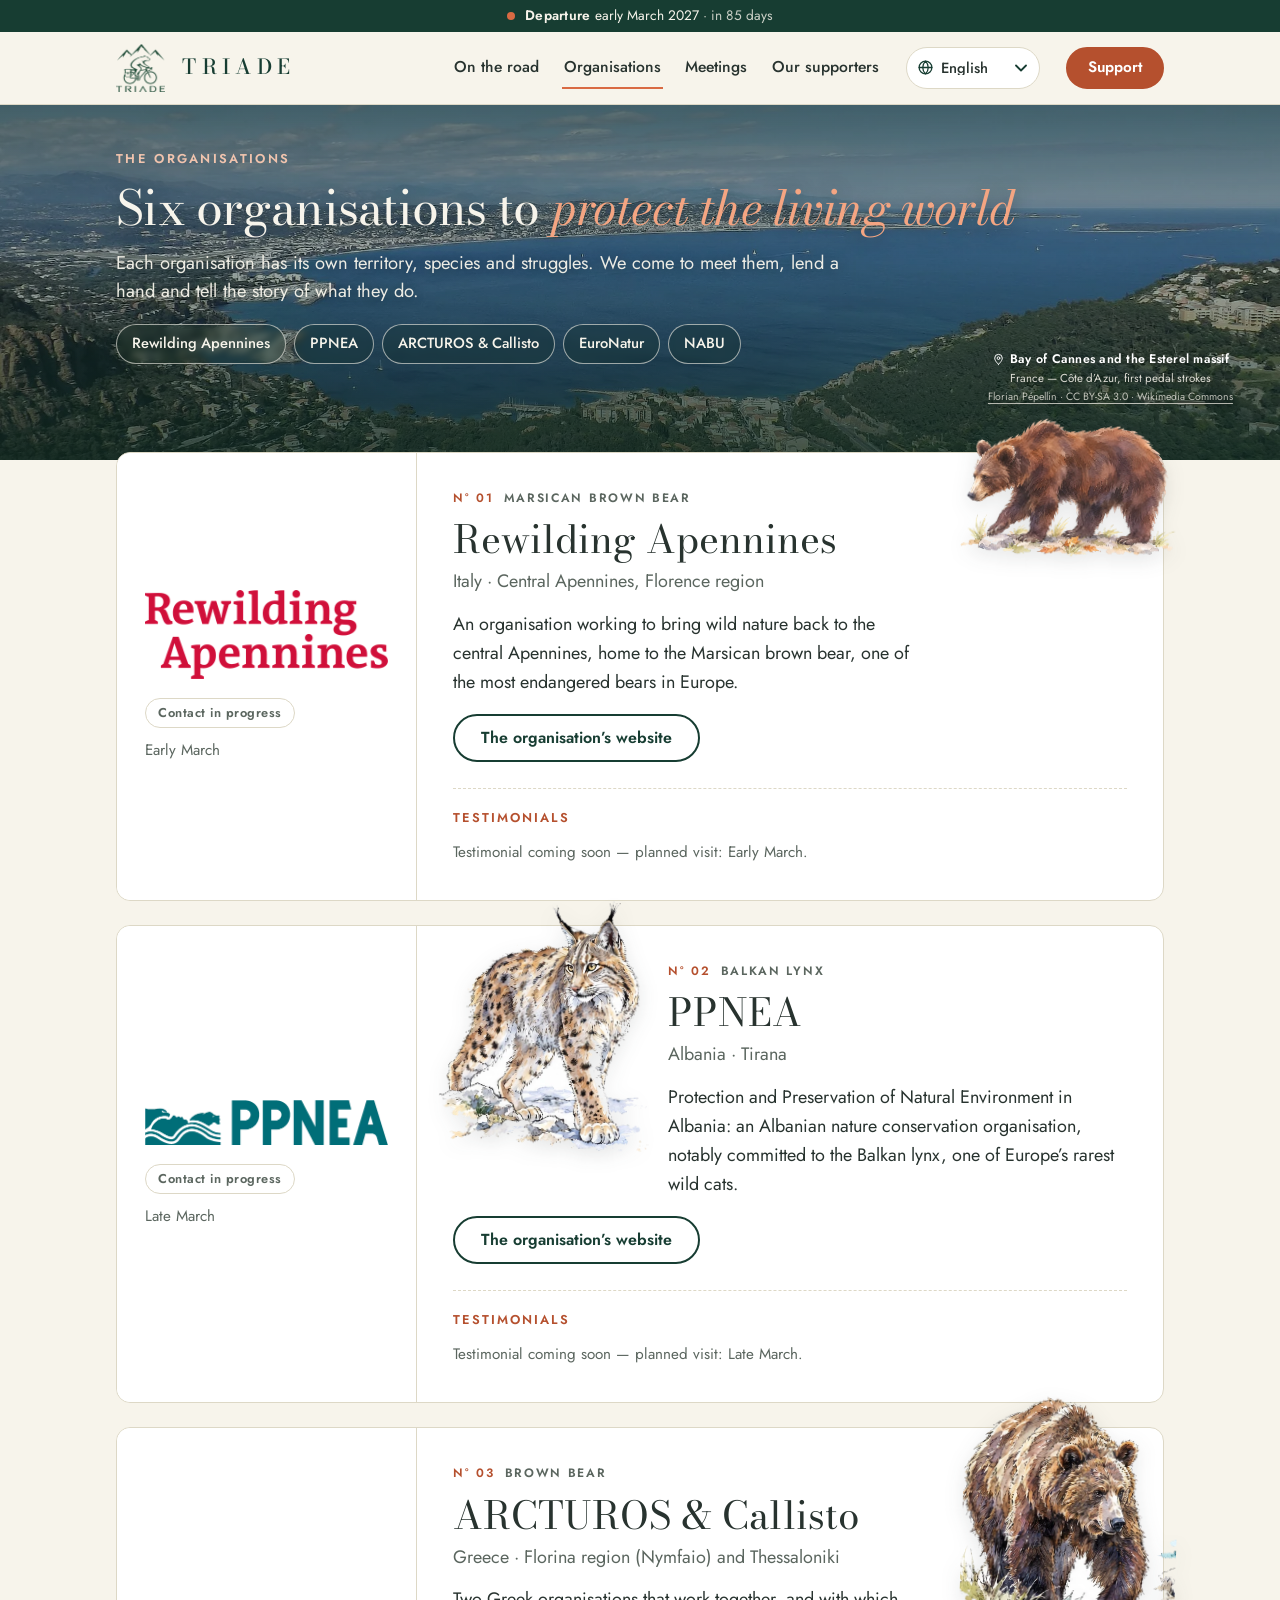
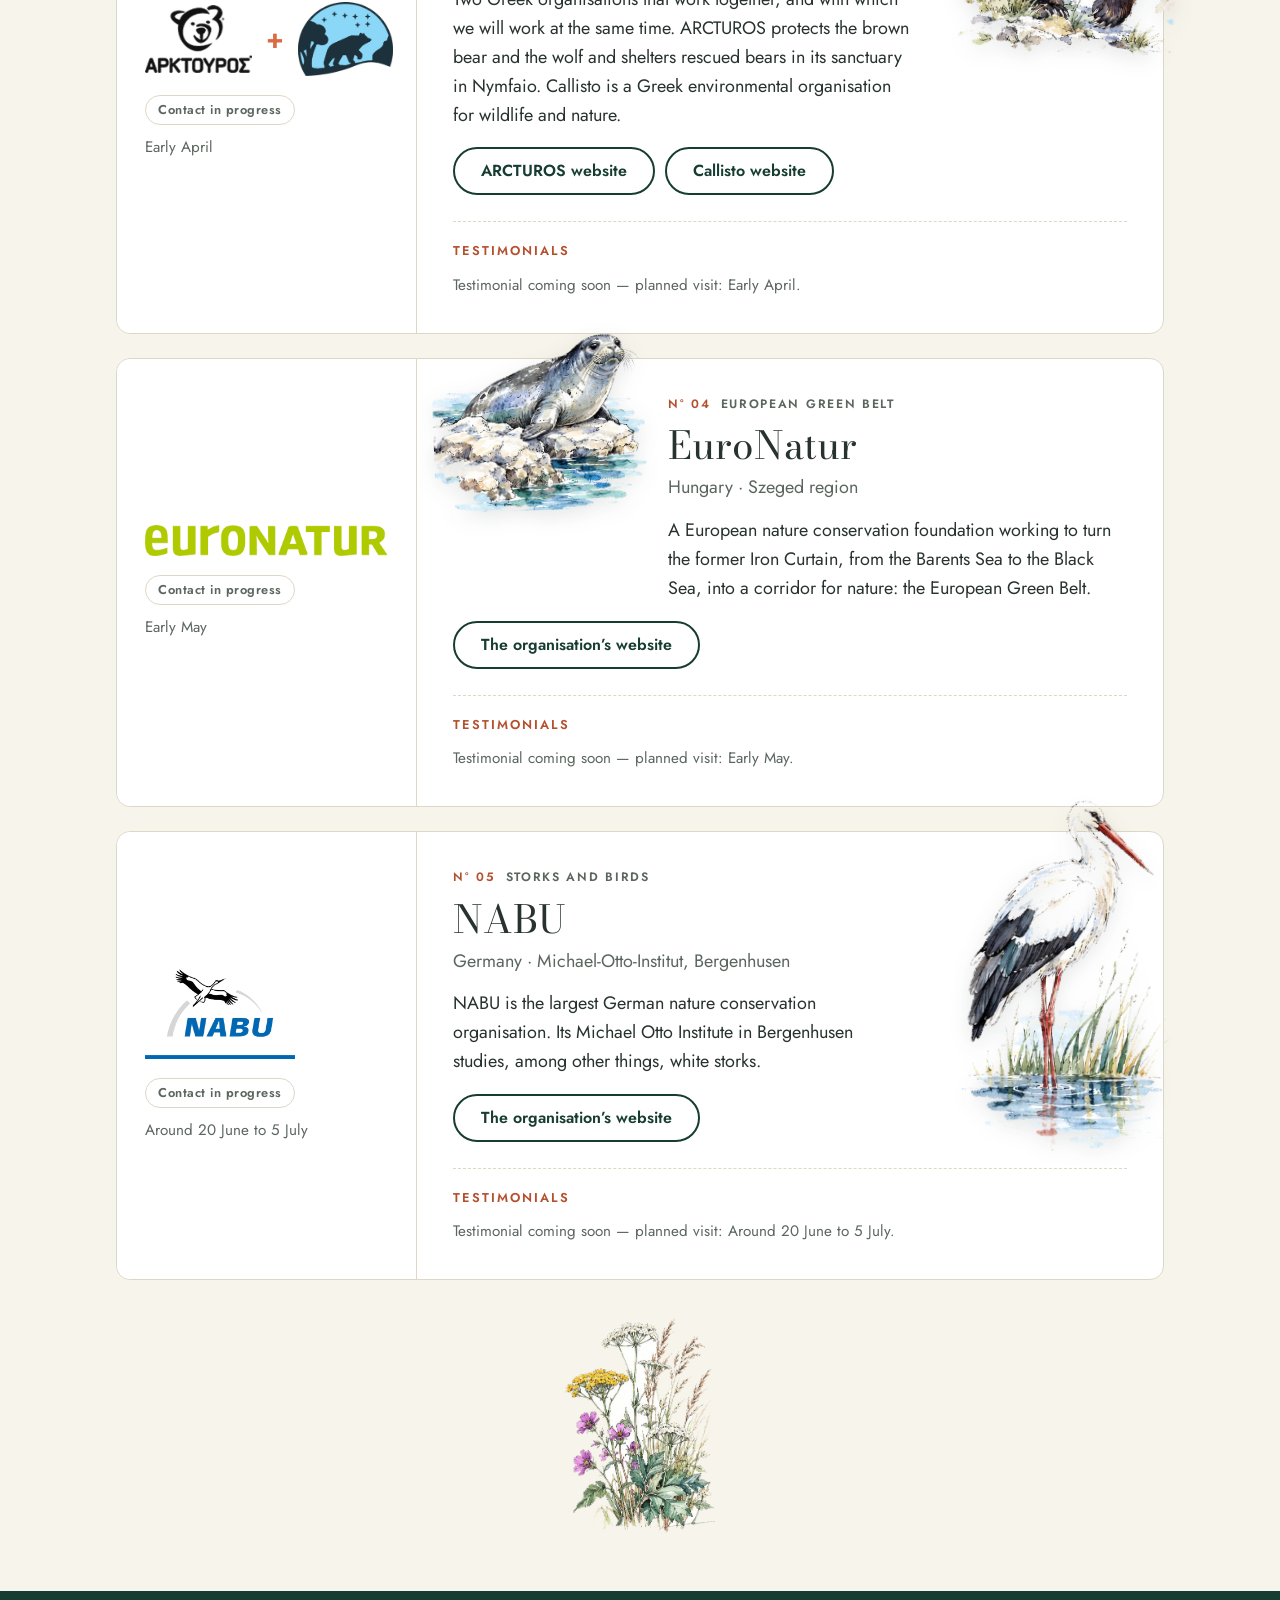
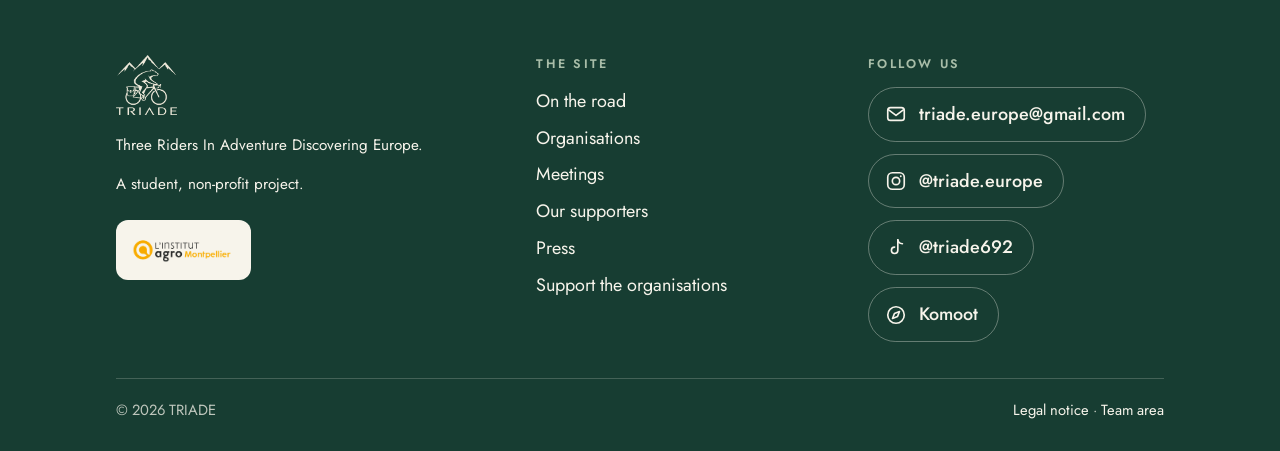
==== commit f3505b8e: "Bandeau des pages intérieures : plus d'air entre titre et texte, titre plus lisible Co-Authored-By: " ====
--- a/associations.html
+++ b/associations.html
@@ -16,9 +16,9 @@
 <meta name="twitter:card" content="summary_large_image">
 <link rel="preload" href="assets/fonts/bodoni-moda-latin-wght-normal.woff2" as="font" type="font/woff2" crossorigin>
 <link rel="preload" href="assets/fonts/jost-latin-wght-normal.woff2" as="font" type="font/woff2" crossorigin>
-<link rel="stylesheet" href="assets/css/style.css?v=20261106k">
-<script src="assets/js/langues.js?v=20261106k" defer></script>
-<script src="assets/js/site.js?v=20261106k" defer></script>
+<link rel="stylesheet" href="assets/css/style.css?v=20261106m">
+<script src="assets/js/langues.js?v=20261106m" defer></script>
+<script src="assets/js/site.js?v=20261106m" defer></script>
 </head>
 <body data-page="associations">
 <a class="skip" href="#contenu" data-i18n="skip">Aller au contenu</a>
--- a/assets/css/style.css
+++ b/assets/css/style.css
@@ -565,3 +565,10 @@
 
 /* Page Associations : les dessins débordent au-dessus de la première carte ; la légende de la photo (crédit obligatoire) reste au-dessus d'eux */
 body[data-page="associations"] .bandeau-legende { bottom: 56px; }
+
+/* Presse : respiration sous les petits titres */
+h2.h3 { margin-bottom: 10px; }
+
+/* Bandeau des pages intérieures : plus d'air entre titre et texte, titre plus lisible sur la photo */
+.bandeau--page .h1 { text-shadow: 0 2px 18px rgba(0, 0, 0, .45); }
+.bandeau--page .lede { margin-top: 16px; }
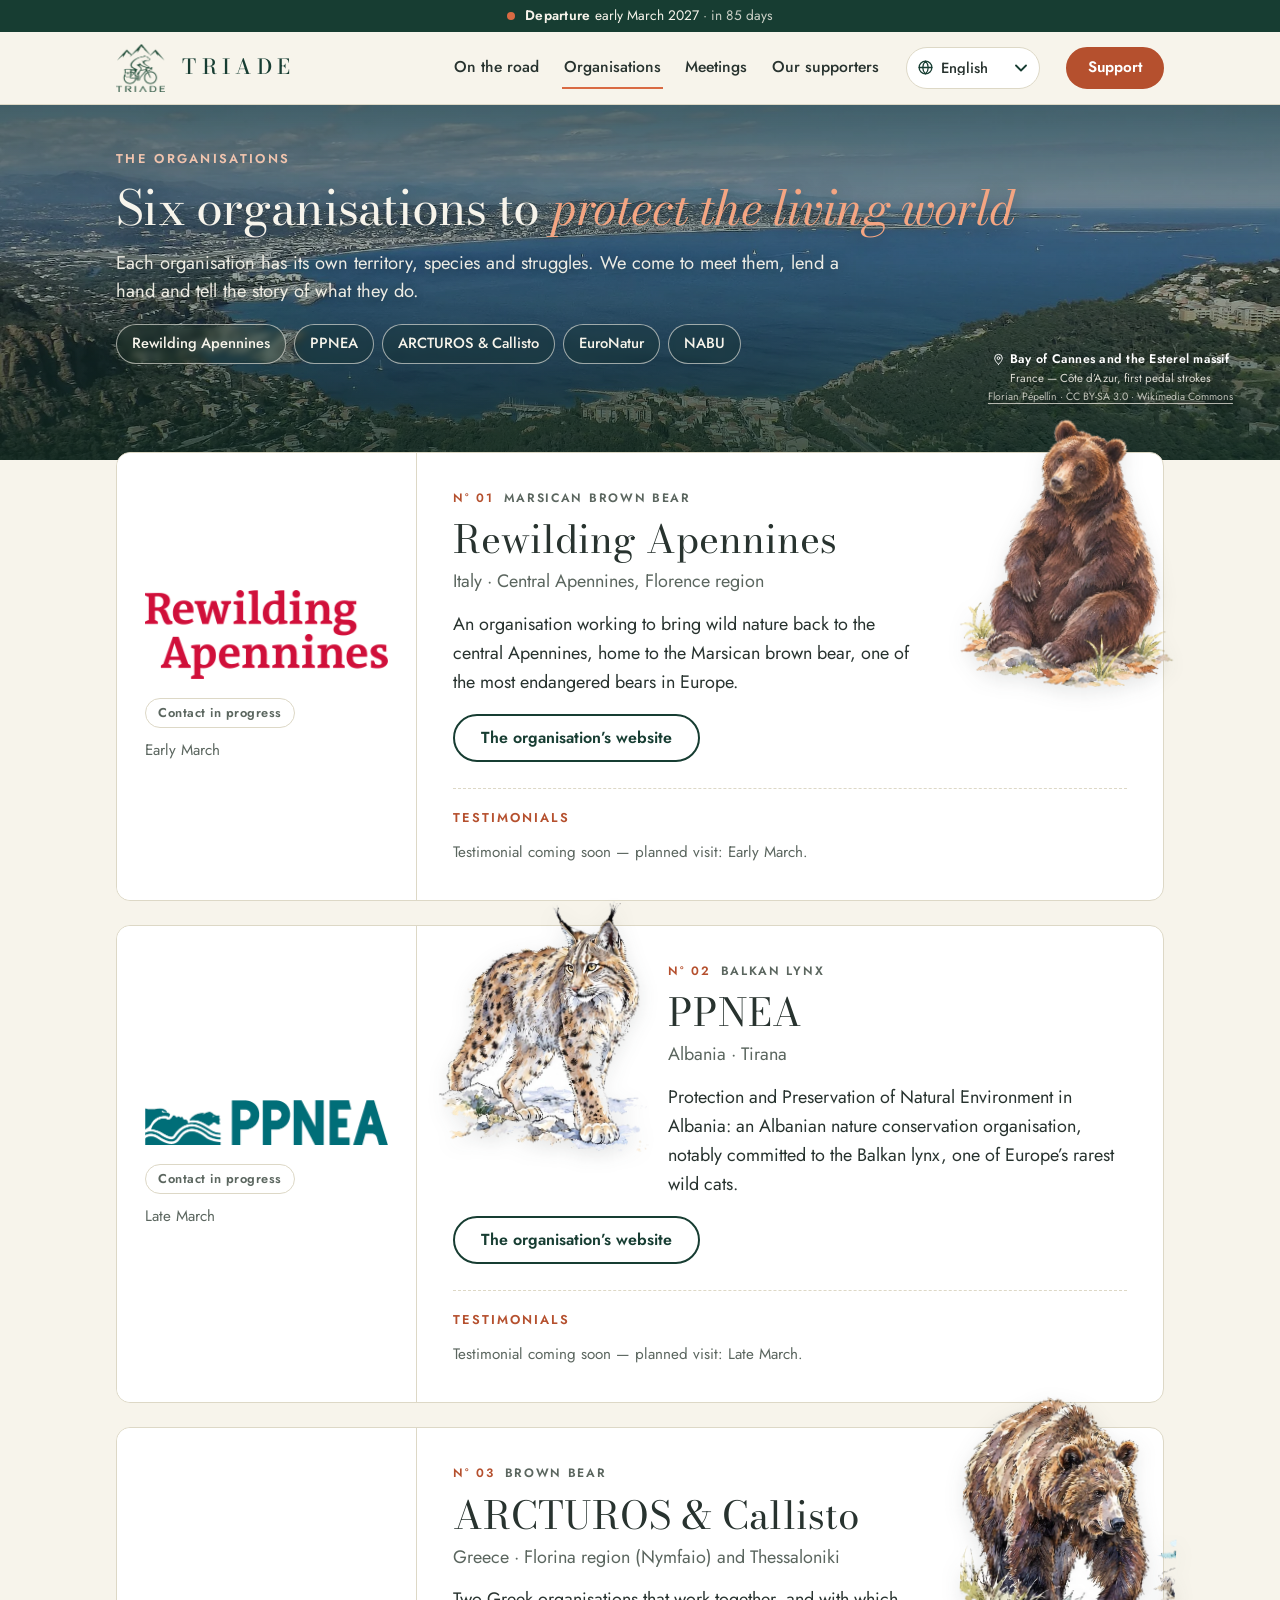
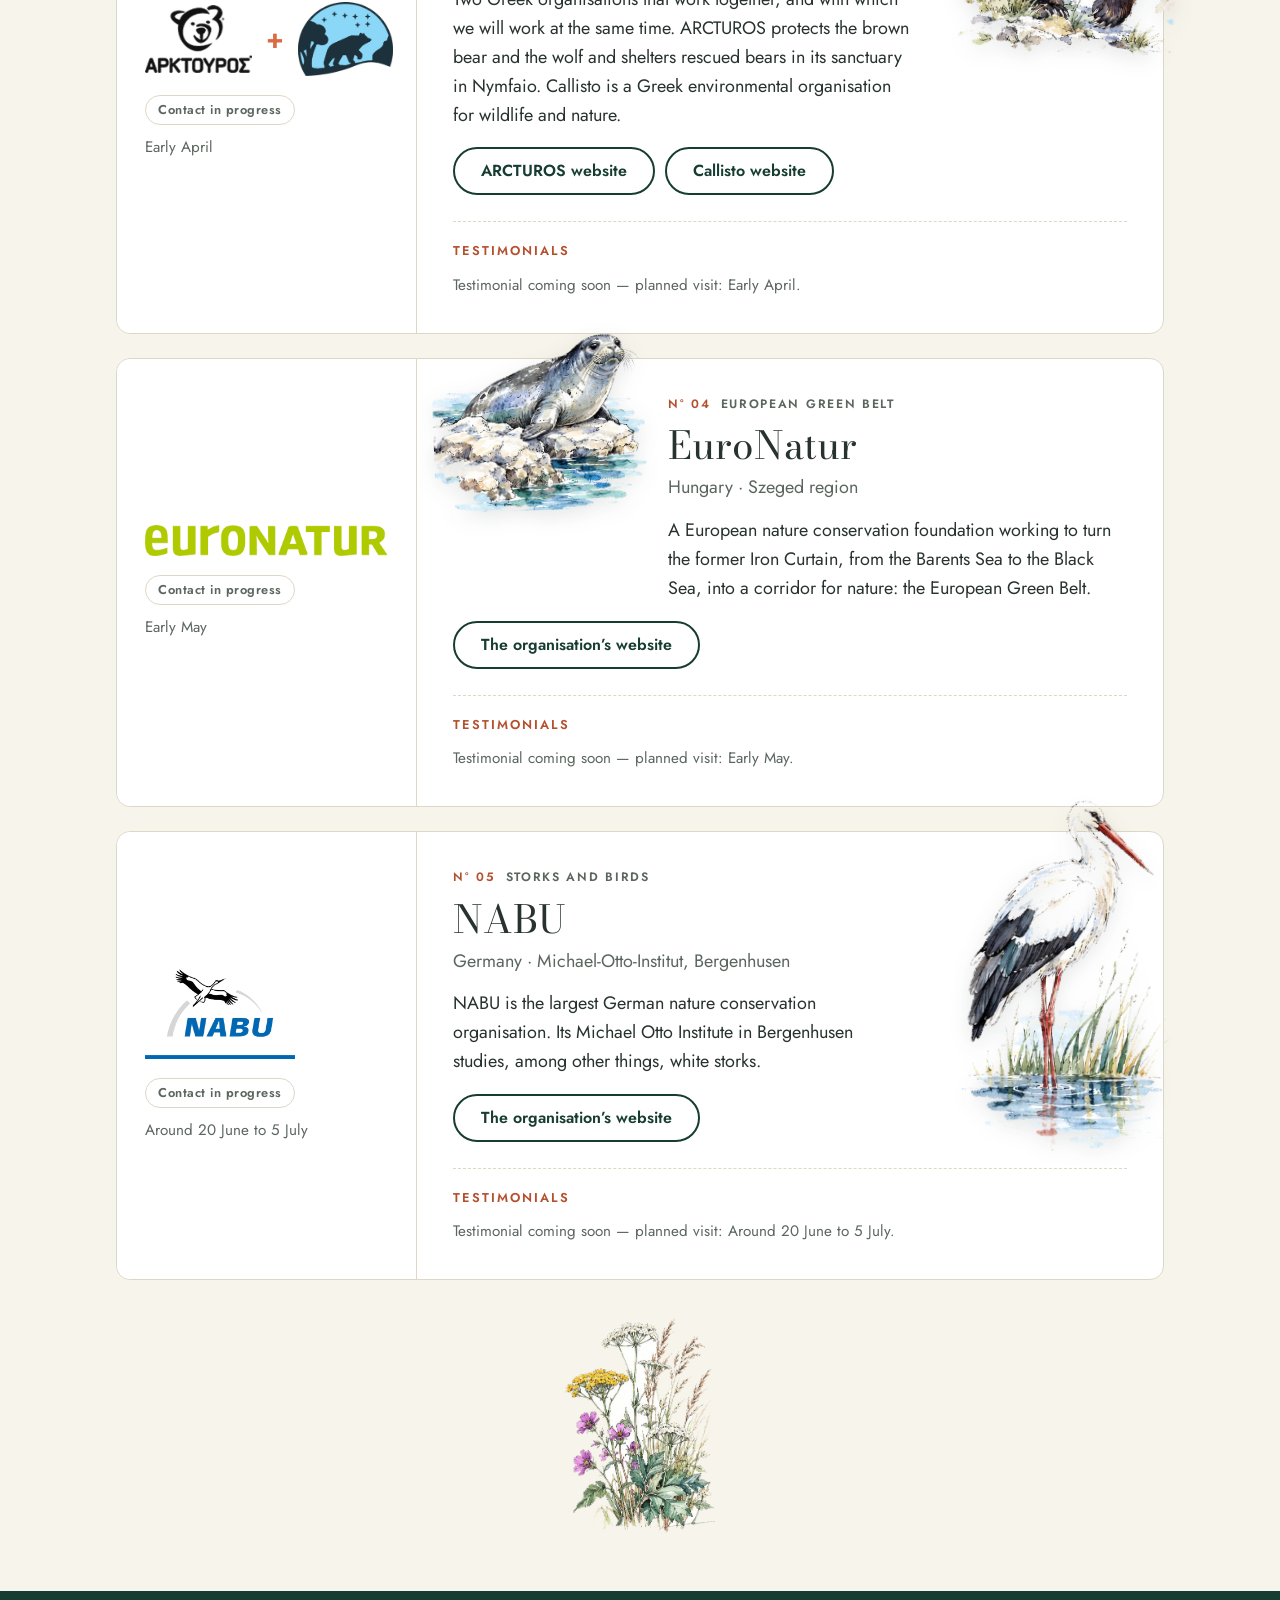
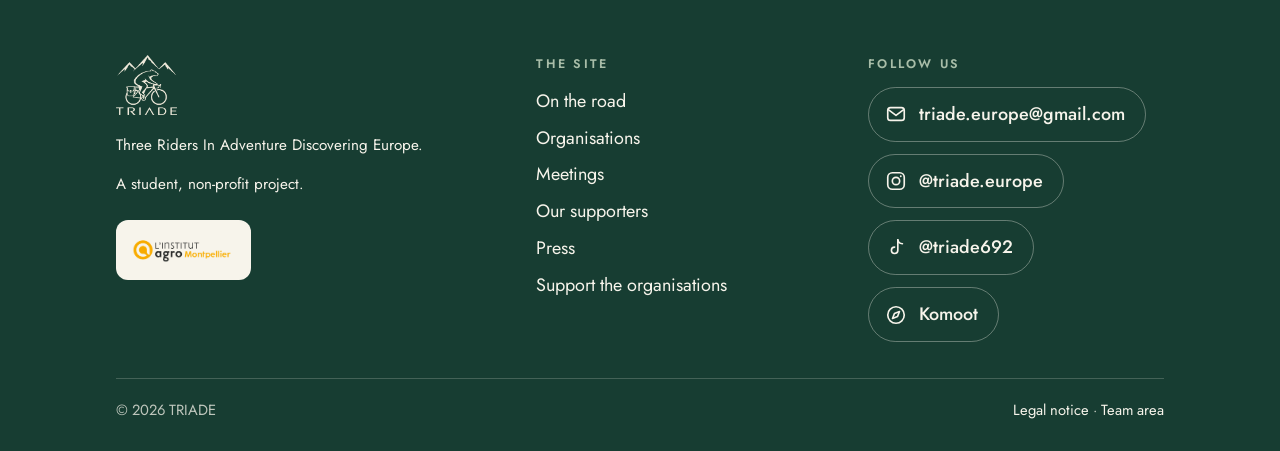
==== commit 2d7c60fd: "Rewilding Apennines : nouveau dessin d'ours marsicain (assis, encre et aquarelle) Co-Authored-By: Cl" ====
--- a/associations.html
+++ b/associations.html
@@ -16,9 +16,9 @@
 <meta name="twitter:card" content="summary_large_image">
 <link rel="preload" href="assets/fonts/bodoni-moda-latin-wght-normal.woff2" as="font" type="font/woff2" crossorigin>
 <link rel="preload" href="assets/fonts/jost-latin-wght-normal.woff2" as="font" type="font/woff2" crossorigin>
-<link rel="stylesheet" href="assets/css/style.css?v=20261106m">
-<script src="assets/js/langues.js?v=20261106m" defer></script>
-<script src="assets/js/site.js?v=20261106m" defer></script>
+<link rel="stylesheet" href="assets/css/style.css?v=20261106n">
+<script src="assets/js/langues.js?v=20261106n" defer></script>
+<script src="assets/js/site.js?v=20261106n" defer></script>
 </head>
 <body data-page="associations">
 <a class="skip" href="#contenu" data-i18n="skip">Aller au contenu</a>
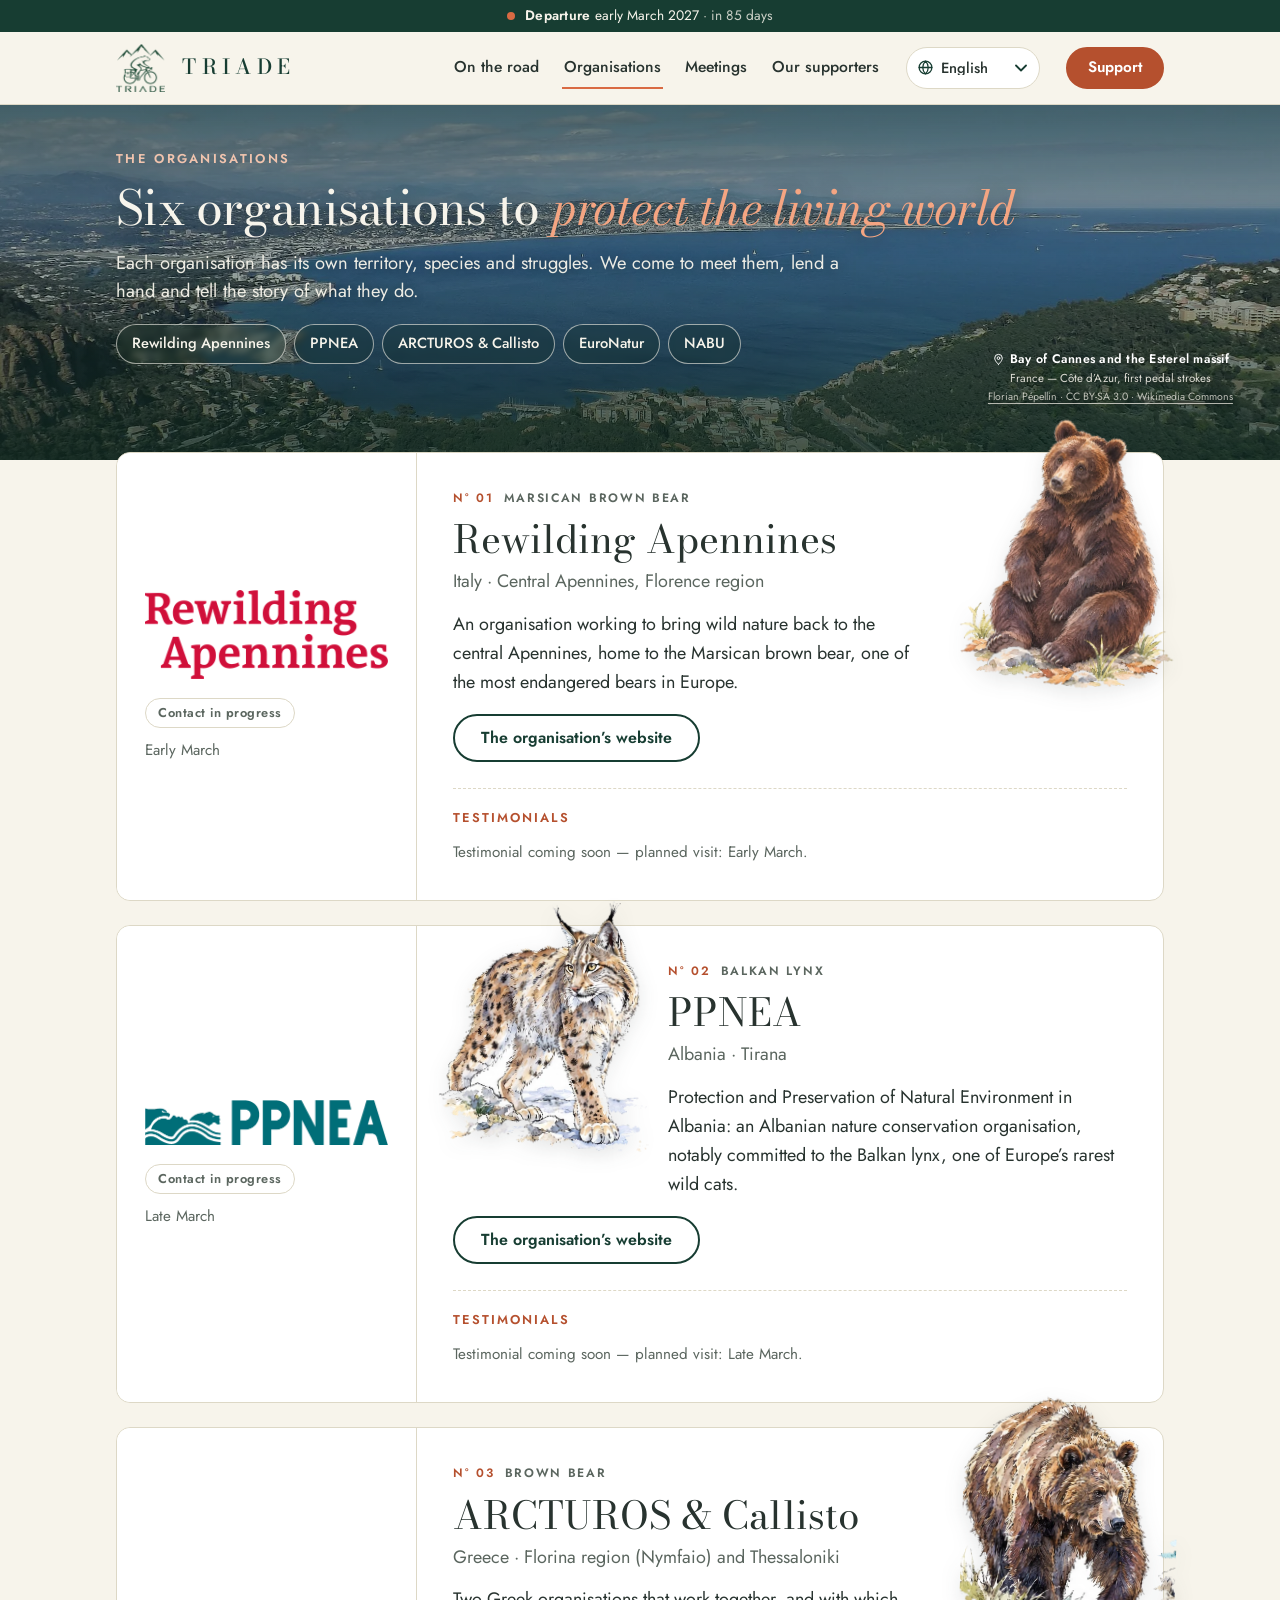
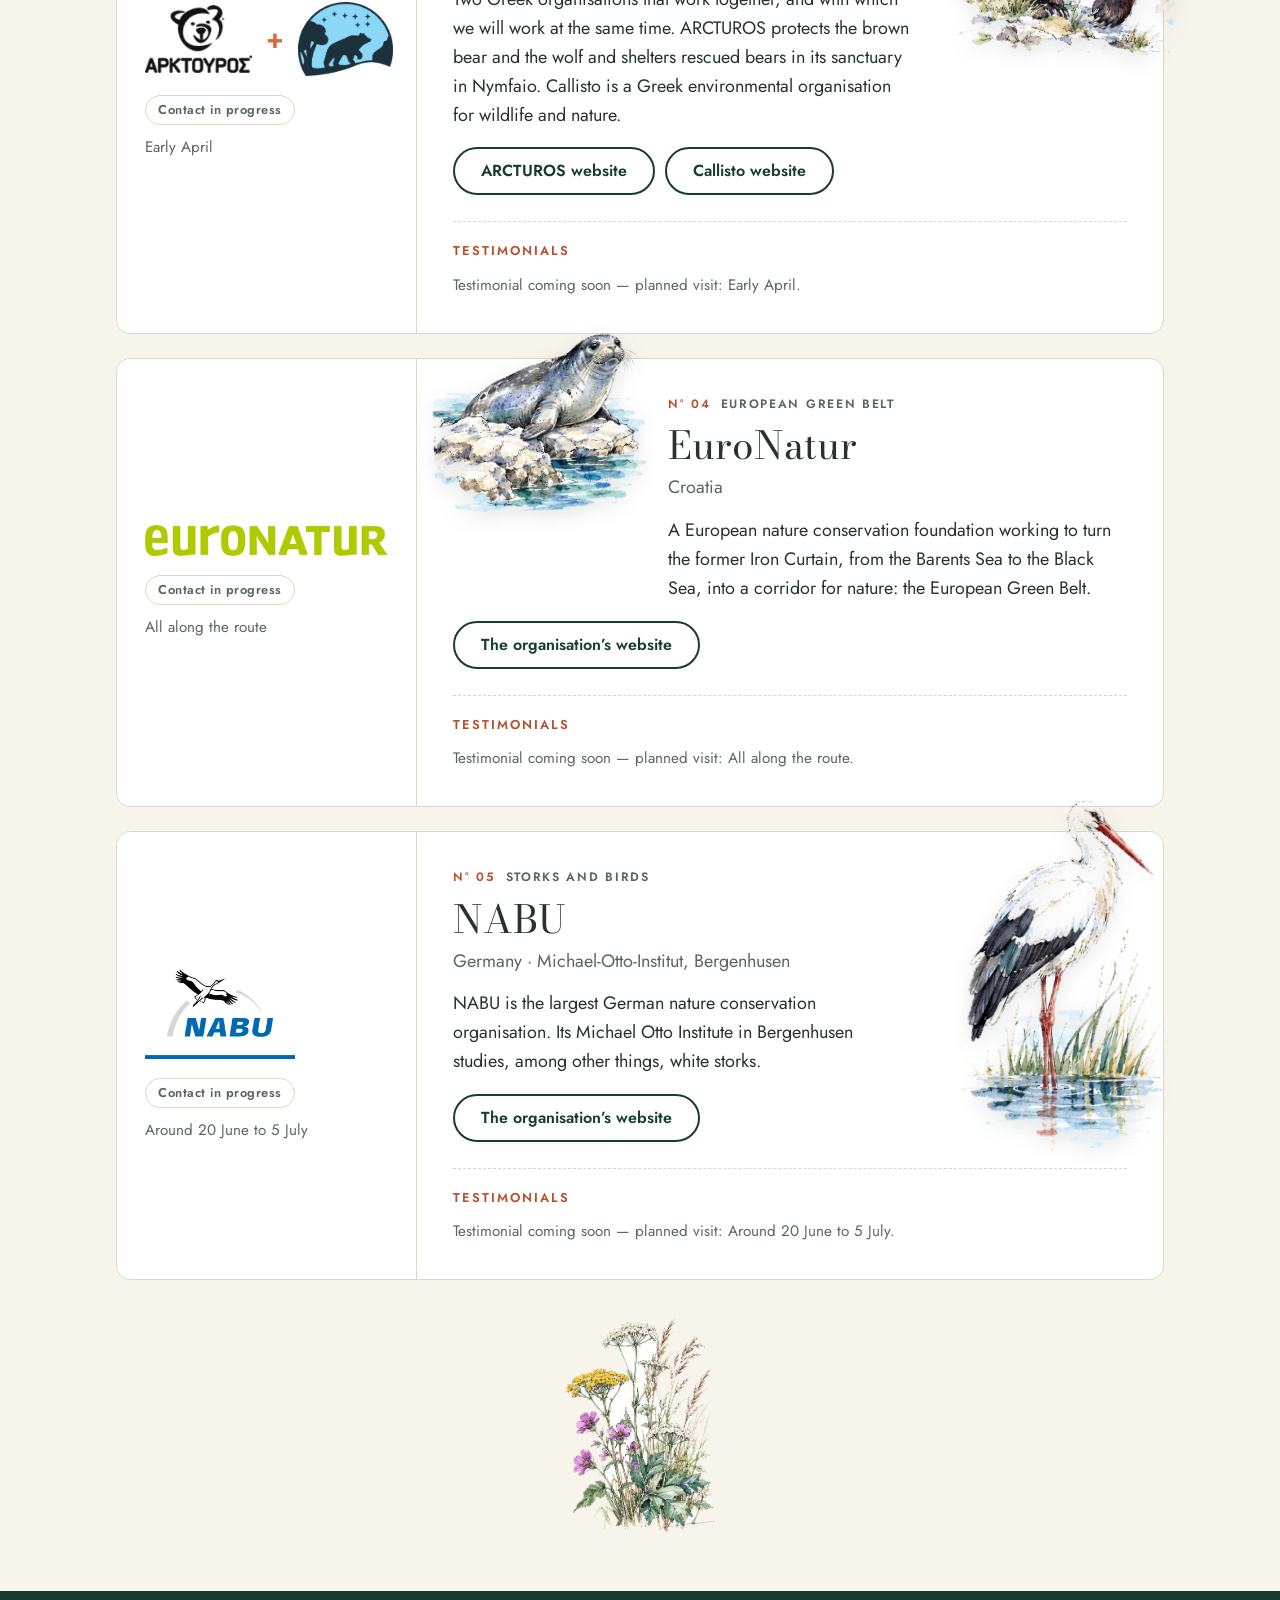
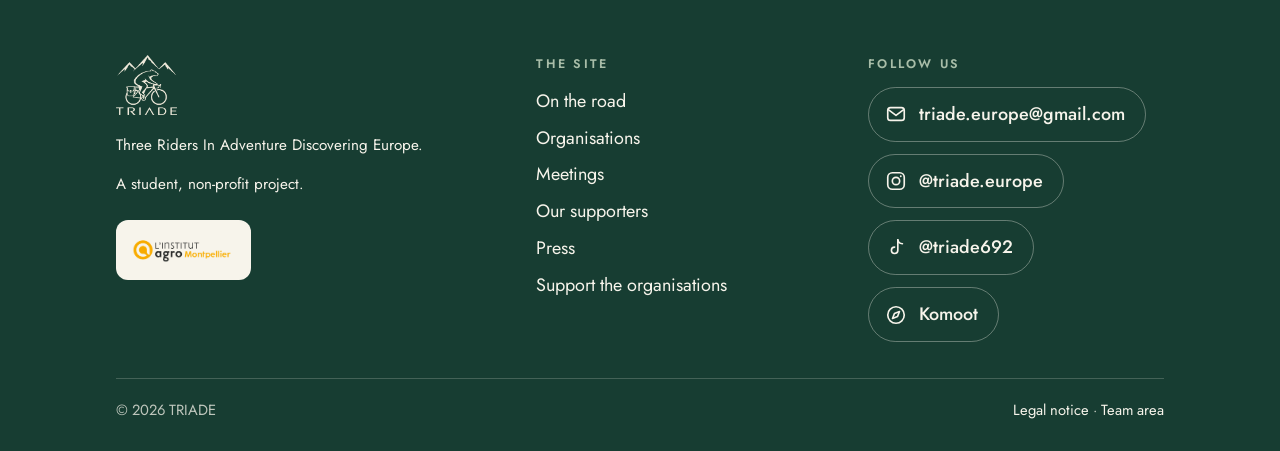
==== commit b72beb3f: "Site : URL triade.europe.com, EuroNatur en Croatie (tout le long du trajet), Callisto sur la carte -" ====
--- a/associations.html
+++ b/associations.html
@@ -12,7 +12,7 @@
 <meta property="og:site_name" content="TRIADE">
 <meta property="og:title" content="Les associations — TRIADE">
 <meta property="og:description" content="Six associations pour protéger le vivant, et leurs témoignages.">
-<meta property="og:image" content="https://tanguyruel.github.io/triade/assets/img/og-image.jpg">
+<meta property="og:image" content="https://triade.europe.com/assets/img/og-image.jpg">
 <meta name="twitter:card" content="summary_large_image">
 <link rel="preload" href="assets/fonts/bodoni-moda-latin-wght-normal.woff2" as="font" type="font/woff2" crossorigin>
 <link rel="preload" href="assets/fonts/jost-latin-wght-normal.woff2" as="font" type="font/woff2" crossorigin>
@@ -26,7 +26,7 @@
 <div id="site-header"></div>
 
 <main id="contenu" tabindex="-1" class="page-dessins">
-<!--STATIQUE:début--><noscript><h1>Les associations rencontrées</h1><ul><li><strong>Rewilding Apennines</strong> — Ours brun marsicain (Italie, Début mars) : Une association qui œuvre au retour d’une nature sauvage dans les Apennins centraux, où vit l’ours brun marsicain, l’un des ours les plus menacés d’Europe. <a href="https://rewilding-apennines.com">https://rewilding-apennines.com</a></li><li><strong>PPNEA</strong> — Lynx des Balkans (Albanie, Fin mars) : Protection and Preservation of Natural Environment in Albania : une association albanaise de protection de la nature, engagée notamment pour le lynx des Balkans, un des félins les plus rares d’Europe. <a href="https://ppnea.org">https://ppnea.org</a></li><li><strong>ARCTUROS &amp; Callisto</strong> — Ours brun (Grèce, Début avril) : Deux associations grecques qui travaillent ensemble, et avec lesquelles nous travaillerons en même temps. ARCTUROS protège l’ours brun et le loup et accueille des ours secourus dans son refuge de Nymfaio. Callisto est une organisation environnementale grecque pour la faune sauvage et la nature. <a href="https://www.arcturos.gr">https://www.arcturos.gr</a></li><li><strong>EuroNatur</strong> — Ceinture verte européenne (Hongrie, Début mai) : Une fondation européenne de protection de la nature, qui travaille à faire de l’ancien rideau de fer, de la mer de Barents à la mer Noire, un corridor de nature : la Ceinture verte européenne. <a href="https://www.euronatur.org">https://www.euronatur.org</a></li><li><strong>NABU</strong> — Cigognes et oiseaux (Allemagne, Du 20 juin au 5 juillet environ) : Le NABU est la plus grande association allemande de protection de la nature. Son Michael-Otto-Institut, à Bergenhusen, étudie notamment les cigognes blanches. <a href="https://www.nabu.de">https://www.nabu.de</a></li></ul></noscript><!--STATIQUE:fin-->
+<!--STATIQUE:début--><noscript><h1>Les associations rencontrées</h1><ul><li><strong>Rewilding Apennines</strong> — Ours brun marsicain (Italie, Début mars) : Une association qui œuvre au retour d’une nature sauvage dans les Apennins centraux, où vit l’ours brun marsicain, l’un des ours les plus menacés d’Europe. <a href="https://rewilding-apennines.com">https://rewilding-apennines.com</a></li><li><strong>PPNEA</strong> — Lynx des Balkans (Albanie, Fin mars) : Protection and Preservation of Natural Environment in Albania : une association albanaise de protection de la nature, engagée notamment pour le lynx des Balkans, un des félins les plus rares d’Europe. <a href="https://ppnea.org">https://ppnea.org</a></li><li><strong>ARCTUROS &amp; Callisto</strong> — Ours brun (Grèce, Début avril) : Deux associations grecques qui travaillent ensemble, et avec lesquelles nous travaillerons en même temps. ARCTUROS protège l’ours brun et le loup et accueille des ours secourus dans son refuge de Nymfaio. Callisto est une organisation environnementale grecque pour la faune sauvage et la nature. <a href="https://www.arcturos.gr">https://www.arcturos.gr</a></li><li><strong>EuroNatur</strong> — Ceinture verte européenne (Croatie, Tout le long du trajet) : Une fondation européenne de protection de la nature, qui travaille à faire de l’ancien rideau de fer, de la mer de Barents à la mer Noire, un corridor de nature : la Ceinture verte européenne. <a href="https://www.euronatur.org">https://www.euronatur.org</a></li><li><strong>NABU</strong> — Cigognes et oiseaux (Allemagne, Du 20 juin au 5 juillet environ) : Le NABU est la plus grande association allemande de protection de la nature. Son Michael-Otto-Institut, à Bergenhusen, étudie notamment les cigognes blanches. <a href="https://www.nabu.de">https://www.nabu.de</a></li></ul></noscript><!--STATIQUE:fin-->
   <!-- Bandeau de paysages du trajet (content/bandeau.json) ; les fiches commencent dès le bas du bandeau -->
   <section class="bandeau bandeau--page" id="bandeau">
     <div class="wrap">
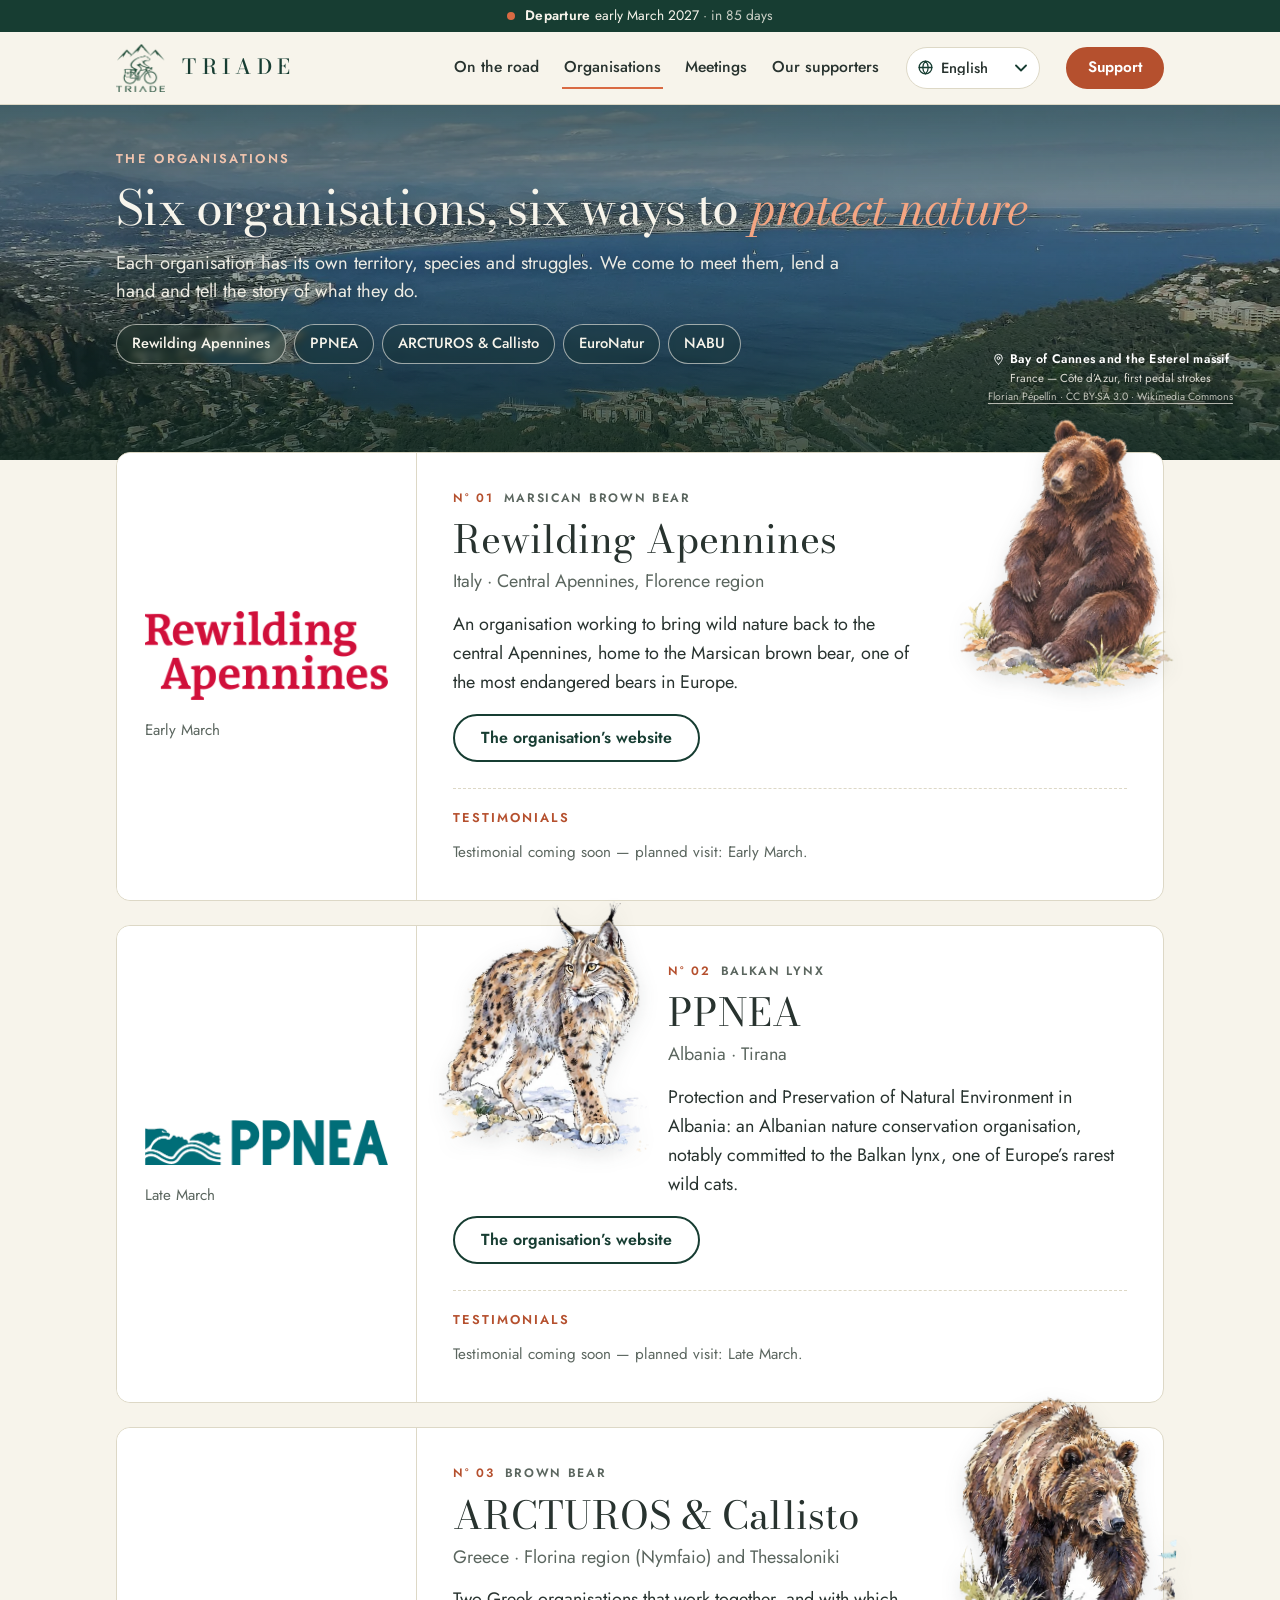
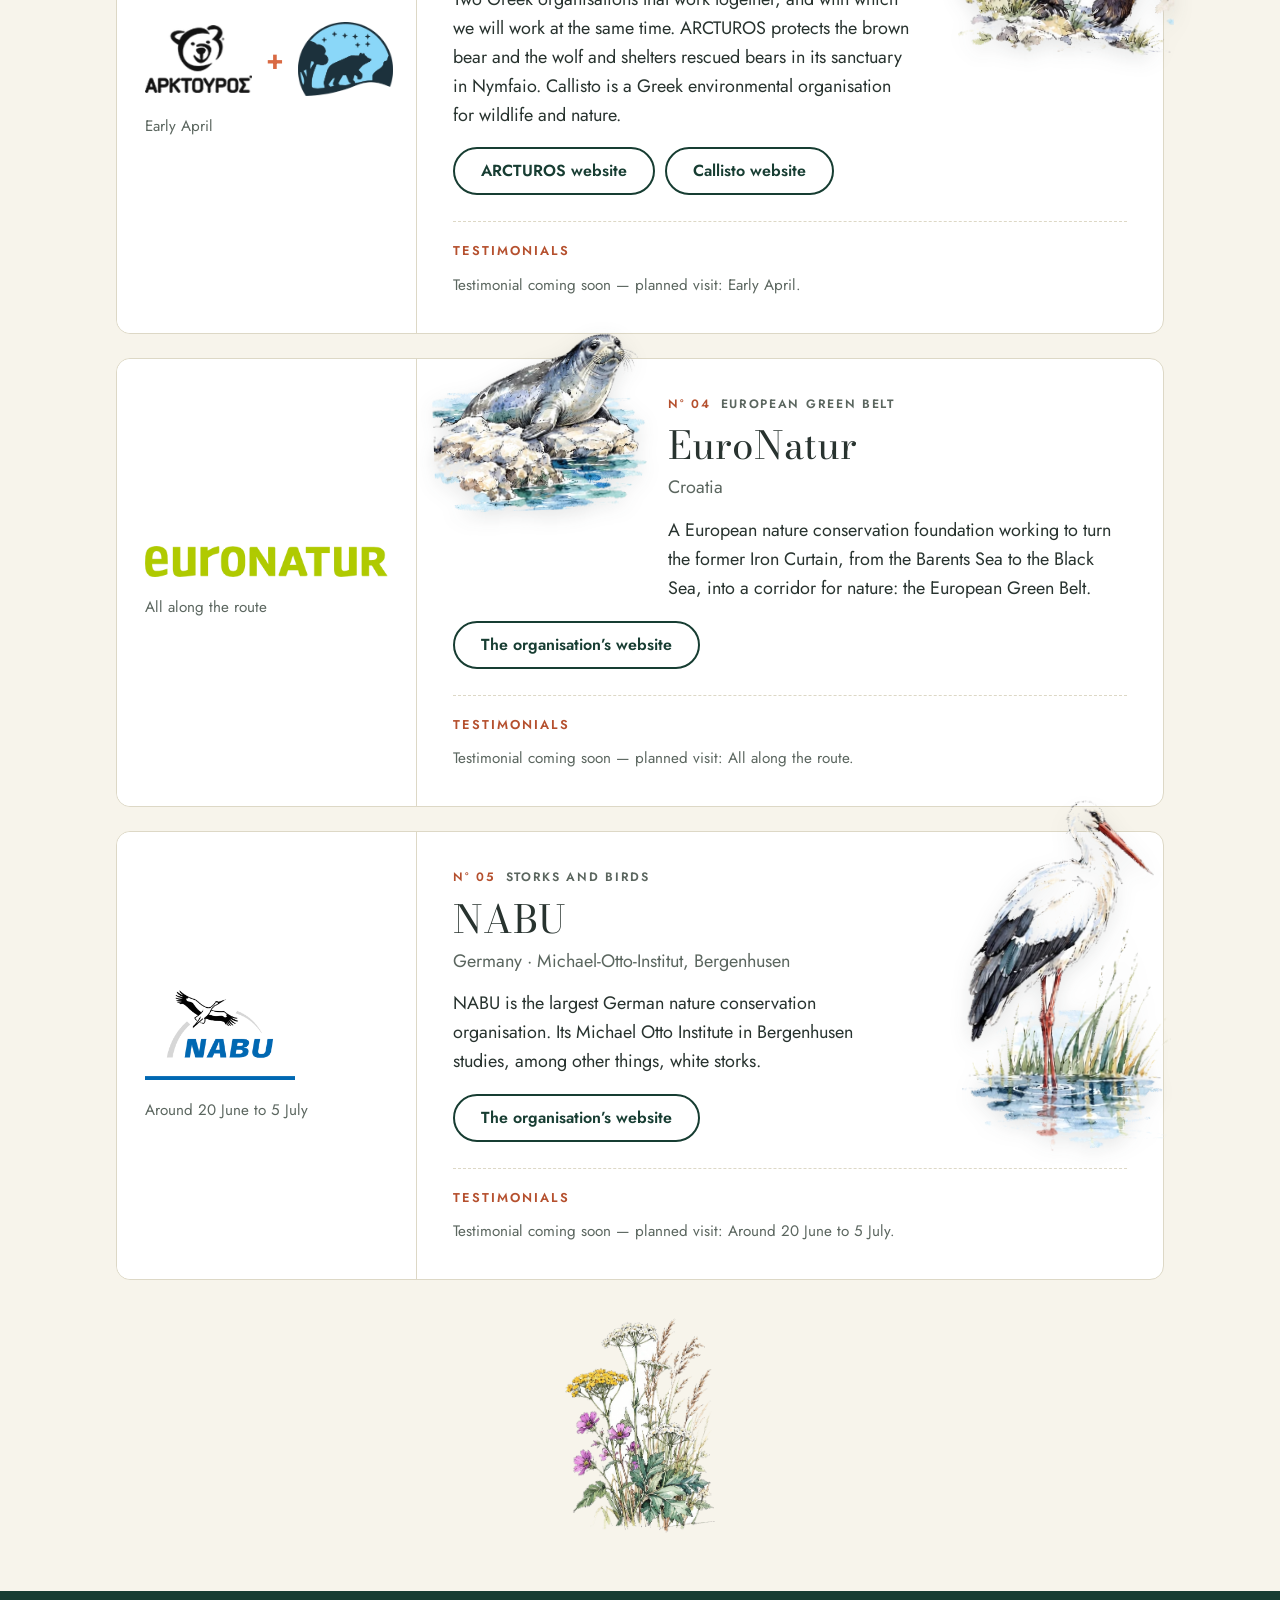
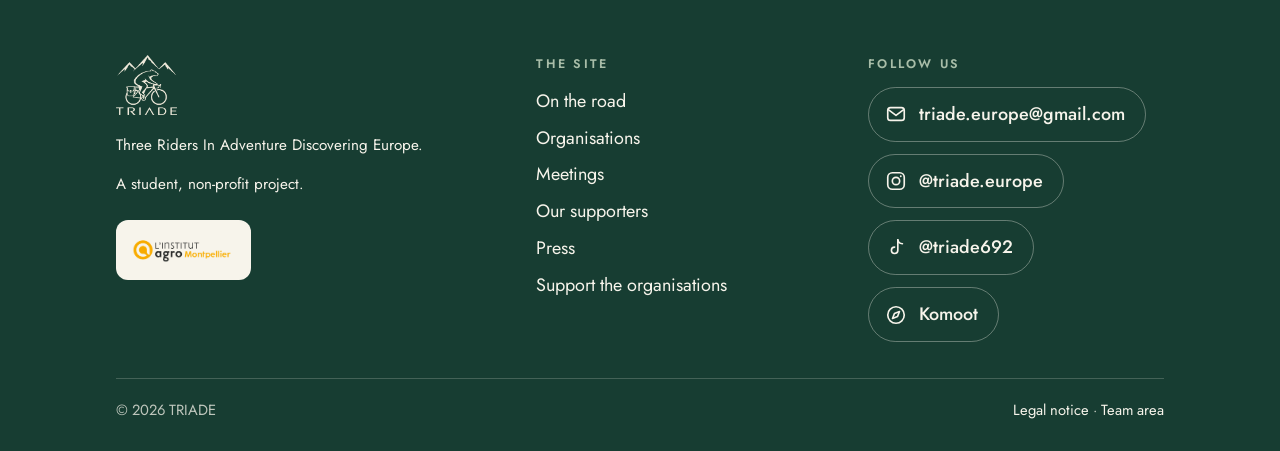
==== commit 5fca706e: "Adresse du site : https://triade-europe.fr partout Remplace triade-europe.vercel.app et http://triad" ====
--- a/associations.html
+++ b/associations.html
@@ -12,7 +12,7 @@
 <meta property="og:site_name" content="TRIADE">
 <meta property="og:title" content="Les associations — TRIADE">
 <meta property="og:description" content="Six associations pour protéger le vivant, et leurs témoignages.">
-<meta property="og:image" content="https://triade.europe.com/assets/img/og-image.jpg">
+<meta property="og:image" content="https://triade-europe.fr/assets/img/og-image.jpg">
 <meta name="twitter:card" content="summary_large_image">
 <link rel="preload" href="assets/fonts/bodoni-moda-latin-wght-normal.woff2" as="font" type="font/woff2" crossorigin>
 <link rel="preload" href="assets/fonts/jost-latin-wght-normal.woff2" as="font" type="font/woff2" crossorigin>
